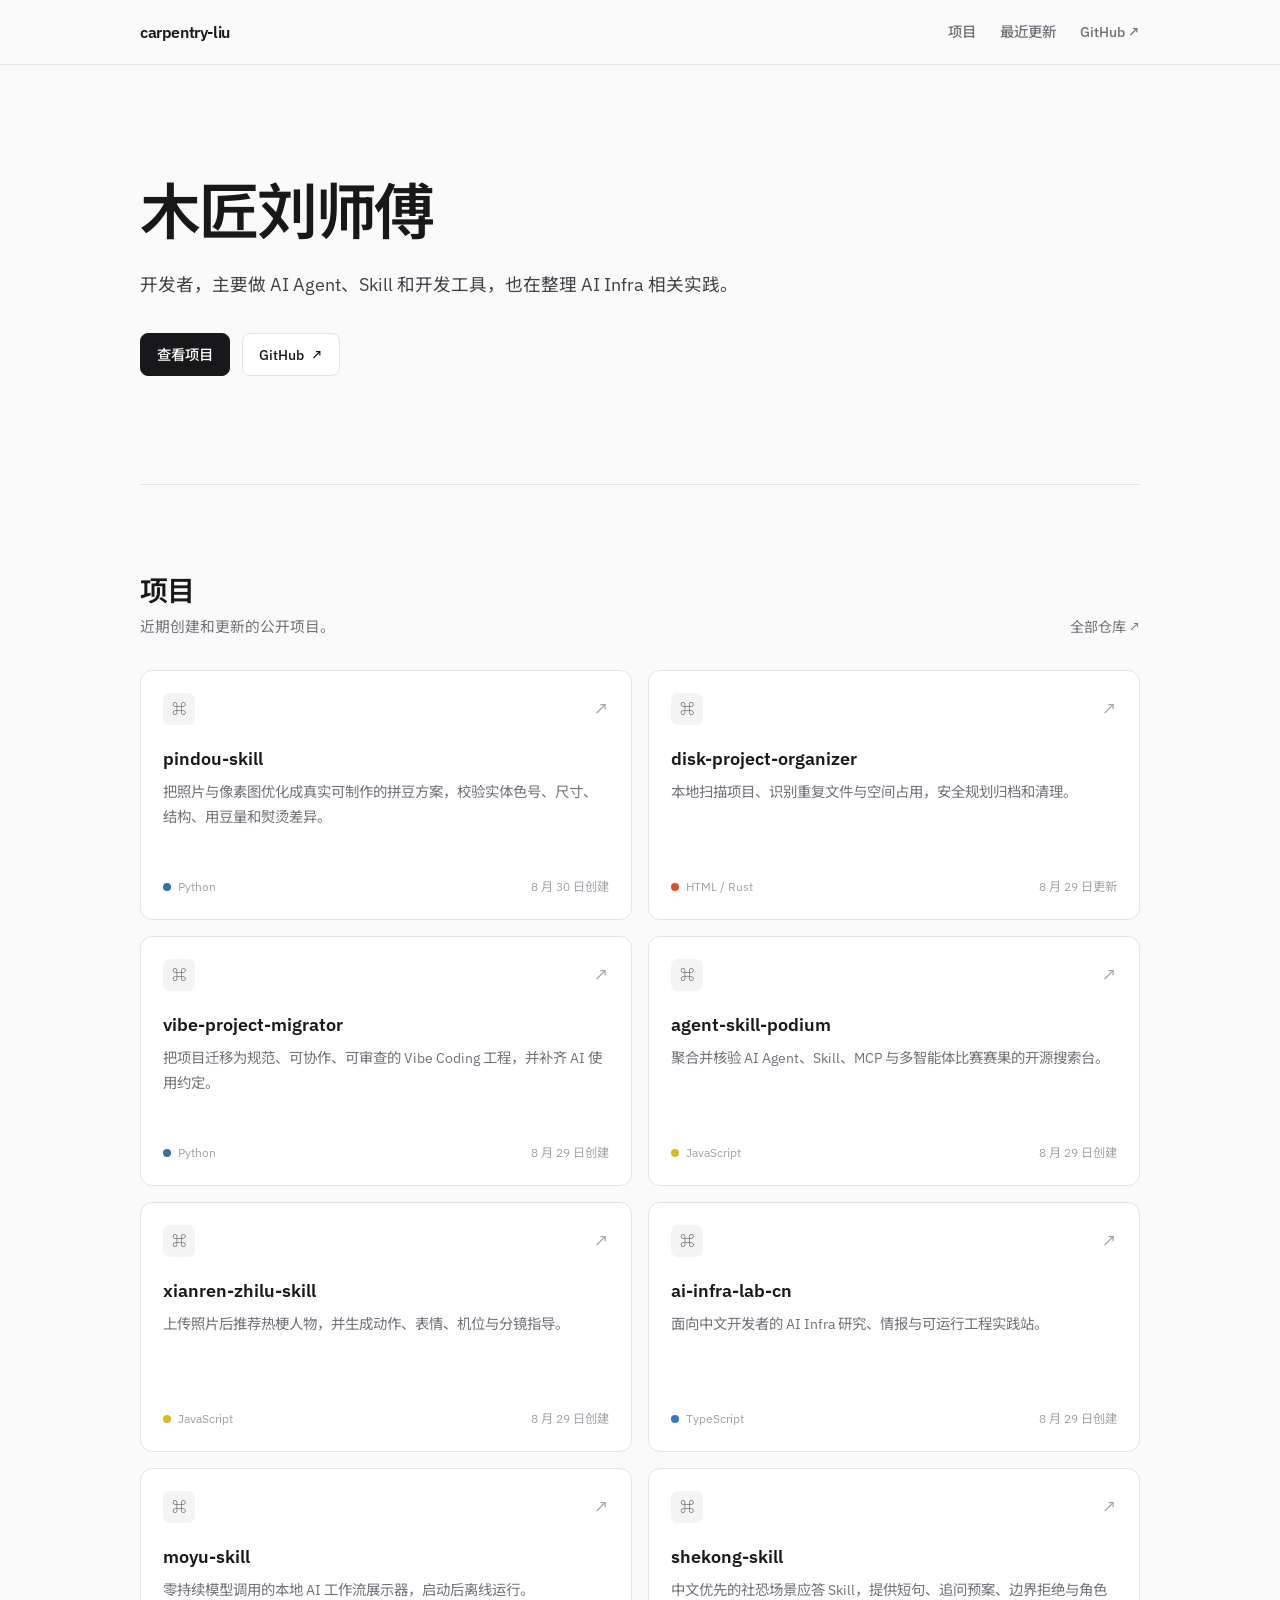
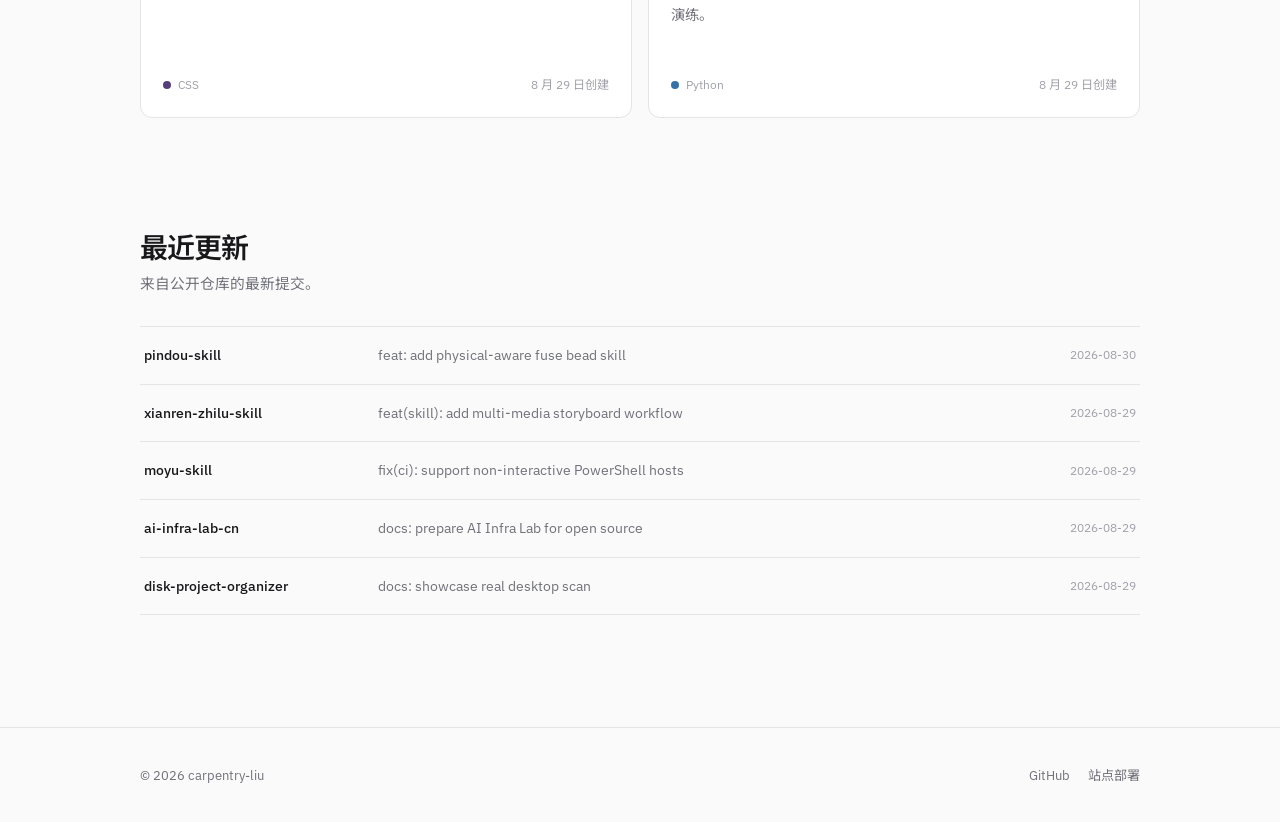
==== index.html @ 4ce7a54a "chore(deploy): publish static personal site" ====
<!doctype html>
<html lang="zh-CN">
<head>
  <meta charset="utf-8">
  <meta name="viewport" content="width=device-width, initial-scale=1">
  <meta name="theme-color" content="#fafafa">
  <meta name="description" content="carpentry-liu（木匠刘师傅）的个人主页，展示 Agent Skill、开发工具和 AI Infra 项目。">
  <meta name="author" content="carpentry-liu">
  <meta property="og:type" content="website">
  <meta property="og:title" content="carpentry-liu — 木匠刘师傅">
  <meta property="og:description" content="开发者个人主页与开源项目。">
  <meta property="og:url" content="https://carpentry-liu.github.io/">
  <meta property="og:image" content="https://opengraph.githubassets.com/1/carpentry-liu/carpentry-liu.github.io">
  <link rel="canonical" href="https://carpentry-liu.github.io/">
  <link rel="preconnect" href="https://fonts.googleapis.com">
  <link rel="preconnect" href="https://fonts.gstatic.com" crossorigin>
  <link href="https://fonts.googleapis.com/css2?family=IBM+Plex+Sans:wght@400;500;600&family=Noto+Sans+SC:wght@400;500;600&display=swap" rel="stylesheet">
  <link rel="stylesheet" href="styles.css">
  <title>carpentry-liu — 木匠刘师傅</title>
</head>
<body>
  <a class="skip-link" href="#main">跳到正文</a>

  <header class="site-header">
    <div class="container header-inner">
      <a class="brand" href="index.html" aria-label="carpentry-liu 首页">
        <span>carpentry-liu</span>
      </a>
      <nav aria-label="主导航">
        <a href="#projects">项目</a>
        <a href="#updates">最近更新</a>
        <a href="https://github.com/carpentry-liu" target="_blank" rel="noreferrer">GitHub <span aria-hidden="true">↗</span></a>
      </nav>
    </div>
  </header>

  <main id="main">
    <section class="hero container">
      <h1>木匠刘师傅</h1>
      <p class="intro">开发者，主要做 AI Agent、Skill 和开发工具，也在整理 AI Infra 相关实践。</p>
      <div class="hero-links">
        <a class="button primary" href="#projects">查看项目</a>
        <a class="button secondary" href="https://github.com/carpentry-liu" target="_blank" rel="noreferrer">GitHub <span aria-hidden="true">↗</span></a>
      </div>
    </section>

    <section class="section container" id="projects" aria-labelledby="projects-title">
      <div class="section-header">
        <div>
          <h2 id="projects-title">项目</h2>
          <p>近期创建和更新的公开项目。</p>
        </div>
        <a href="https://github.com/carpentry-liu?tab=repositories" target="_blank" rel="noreferrer">全部仓库 <span aria-hidden="true">↗</span></a>
      </div>

      <div class="project-grid">
        <article class="project-card">
          <div class="project-top">
            <span class="repo-icon" aria-hidden="true">⌘</span>
            <a class="arrow-link" href="https://github.com/carpentry-liu/pindou-skill" target="_blank" rel="noreferrer" aria-label="打开 pindou-skill 仓库">↗</a>
          </div>
          <h3><a href="https://github.com/carpentry-liu/pindou-skill" target="_blank" rel="noreferrer">pindou-skill</a></h3>
          <p>把照片与像素图优化成真实可制作的拼豆方案，校验实体色号、尺寸、结构、用豆量和熨烫差异。</p>
          <div class="project-meta"><span><i class="dot dot-python"></i>Python</span><time datetime="2026-08-30">8 月 30 日创建</time></div>
        </article>

        <article class="project-card">
          <div class="project-top">
            <span class="repo-icon" aria-hidden="true">⌘</span>
            <a class="arrow-link" href="https://github.com/carpentry-liu/disk-project-organizer" target="_blank" rel="noreferrer" aria-label="打开 disk-project-organizer 仓库">↗</a>
          </div>
          <h3><a href="https://github.com/carpentry-liu/disk-project-organizer" target="_blank" rel="noreferrer">disk-project-organizer</a></h3>
          <p>本地扫描项目、识别重复文件与空间占用，安全规划归档和清理。</p>
          <div class="project-meta"><span><i class="dot dot-html"></i>HTML / Rust</span><time datetime="2026-08-29">8 月 29 日更新</time></div>
        </article>

        <article class="project-card">
          <div class="project-top">
            <span class="repo-icon" aria-hidden="true">⌘</span>
            <a class="arrow-link" href="https://github.com/carpentry-liu/vibe-project-migrator" target="_blank" rel="noreferrer" aria-label="打开 vibe-project-migrator 仓库">↗</a>
          </div>
          <h3><a href="https://github.com/carpentry-liu/vibe-project-migrator" target="_blank" rel="noreferrer">vibe-project-migrator</a></h3>
          <p>把项目迁移为规范、可协作、可审查的 Vibe Coding 工程，并补齐 AI 使用约定。</p>
          <div class="project-meta"><span><i class="dot dot-python"></i>Python</span><time datetime="2026-08-29">8 月 29 日创建</time></div>
        </article>

        <article class="project-card">
          <div class="project-top">
            <span class="repo-icon" aria-hidden="true">⌘</span>
            <a class="arrow-link" href="https://github.com/carpentry-liu/agent-skill-podium" target="_blank" rel="noreferrer" aria-label="打开 agent-skill-podium 仓库">↗</a>
          </div>
          <h3><a href="https://github.com/carpentry-liu/agent-skill-podium" target="_blank" rel="noreferrer">agent-skill-podium</a></h3>
          <p>聚合并核验 AI Agent、Skill、MCP 与多智能体比赛赛果的开源搜索台。</p>
          <div class="project-meta"><span><i class="dot dot-js"></i>JavaScript</span><time datetime="2026-08-29">8 月 29 日创建</time></div>
        </article>

        <article class="project-card">
          <div class="project-top">
            <span class="repo-icon" aria-hidden="true">⌘</span>
            <a class="arrow-link" href="https://github.com/carpentry-liu/xianren-zhilu-skill" target="_blank" rel="noreferrer" aria-label="打开 xianren-zhilu-skill 仓库">↗</a>
          </div>
          <h3><a href="https://github.com/carpentry-liu/xianren-zhilu-skill" target="_blank" rel="noreferrer">xianren-zhilu-skill</a></h3>
          <p>上传照片后推荐热梗人物，并生成动作、表情、机位与分镜指导。</p>
          <div class="project-meta"><span><i class="dot dot-js"></i>JavaScript</span><time datetime="2026-08-29">8 月 29 日创建</time></div>
        </article>

        <article class="project-card">
          <div class="project-top">
            <span class="repo-icon" aria-hidden="true">⌘</span>
            <a class="arrow-link" href="https://github.com/carpentry-liu/ai-infra-lab-cn" target="_blank" rel="noreferrer" aria-label="打开 ai-infra-lab-cn 仓库">↗</a>
          </div>
          <h3><a href="https://github.com/carpentry-liu/ai-infra-lab-cn" target="_blank" rel="noreferrer">ai-infra-lab-cn</a></h3>
          <p>面向中文开发者的 AI Infra 研究、情报与可运行工程实践站。</p>
          <div class="project-meta"><span><i class="dot dot-ts"></i>TypeScript</span><time datetime="2026-08-29">8 月 29 日创建</time></div>
        </article>

        <article class="project-card">
          <div class="project-top">
            <span class="repo-icon" aria-hidden="true">⌘</span>
            <a class="arrow-link" href="https://github.com/carpentry-liu/moyu-skill" target="_blank" rel="noreferrer" aria-label="打开 moyu-skill 仓库">↗</a>
          </div>
          <h3><a href="https://github.com/carpentry-liu/moyu-skill" target="_blank" rel="noreferrer">moyu-skill</a></h3>
          <p>零持续模型调用的本地 AI 工作流展示器，启动后离线运行。</p>
          <div class="project-meta"><span><i class="dot dot-css"></i>CSS</span><time datetime="2026-08-29">8 月 29 日创建</time></div>
        </article>

        <article class="project-card">
          <div class="project-top">
            <span class="repo-icon" aria-hidden="true">⌘</span>
            <a class="arrow-link" href="https://github.com/carpentry-liu/shekong-skill" target="_blank" rel="noreferrer" aria-label="打开 shekong-skill 仓库">↗</a>
          </div>
          <h3><a href="https://github.com/carpentry-liu/shekong-skill" target="_blank" rel="noreferrer">shekong-skill</a></h3>
          <p>中文优先的社恐场景应答 Skill，提供短句、追问预案、边界拒绝与角色演练。</p>
          <div class="project-meta"><span><i class="dot dot-python"></i>Python</span><time datetime="2026-08-29">8 月 29 日创建</time></div>
        </article>
      </div>
    </section>

    <section class="section updates-section container" id="updates" aria-labelledby="updates-title">
      <div class="section-header">
        <div>
          <h2 id="updates-title">最近更新</h2>
          <p>来自公开仓库的最新提交。</p>
        </div>
      </div>
      <div class="updates-list">
        <a href="https://github.com/carpentry-liu/pindou-skill/commit/b02d7d6aac75bb2fd093027e08413823c4c8ca2f" target="_blank" rel="noreferrer">
          <span class="update-repo">pindou-skill</span>
          <span class="update-message">feat: add physical-aware fuse bead skill</span>
          <time datetime="2026-08-30">2026-08-30</time>
        </a>
        <a href="https://github.com/carpentry-liu/xianren-zhilu-skill/commit/444d4b44d854d1f4296be0c0cfe48b141c78408a" target="_blank" rel="noreferrer">
          <span class="update-repo">xianren-zhilu-skill</span>
          <span class="update-message">feat(skill): add multi-media storyboard workflow</span>
          <time datetime="2026-08-29">2026-08-29</time>
        </a>
        <a href="https://github.com/carpentry-liu/moyu-skill/commit/d7584ee51aebbd75d07f8cb045b55c40c2ace93e" target="_blank" rel="noreferrer">
          <span class="update-repo">moyu-skill</span>
          <span class="update-message">fix(ci): support non-interactive PowerShell hosts</span>
          <time datetime="2026-08-29">2026-08-29</time>
        </a>
        <a href="https://github.com/carpentry-liu/ai-infra-lab-cn/commit/e9b99b6074fffe428987fb95078ba72617395481" target="_blank" rel="noreferrer">
          <span class="update-repo">ai-infra-lab-cn</span>
          <span class="update-message">docs: prepare AI Infra Lab for open source</span>
          <time datetime="2026-08-29">2026-08-29</time>
        </a>
        <a href="https://github.com/carpentry-liu/disk-project-organizer/commit/738d4224b4a8a3213e2cb4d01e93571aba2b69ea" target="_blank" rel="noreferrer">
          <span class="update-repo">disk-project-organizer</span>
          <span class="update-message">docs: showcase real desktop scan</span>
          <time datetime="2026-08-29">2026-08-29</time>
        </a>
      </div>
    </section>
  </main>

  <footer class="site-footer">
    <div class="container footer-inner">
      <p>© 2026 carpentry-liu</p>
      <div><a href="https://github.com/carpentry-liu" target="_blank" rel="noreferrer">GitHub</a><a href="https://github.com/carpentry-liu/carpentry-liu.github.io" target="_blank" rel="noreferrer">站点部署</a></div>
    </div>
  </footer>
</body>
</html>
---- styles.css ----
:root {
  --background: #fafafa;
  --surface: #ffffff;
  --text: #18181b;
  --muted: #71717a;
  --border: #e4e4e7;
  --soft: #f4f4f5;
  --accent: #2563eb;
  --accent-hover: #1d4ed8;
  --font: "IBM Plex Sans", "Noto Sans SC", sans-serif;
  --container: min(100% - 40px, 1000px);
}

* { box-sizing: border-box; }
html { scroll-behavior: smooth; }
body {
  margin: 0;
  background: var(--background);
  color: var(--text);
  font-family: var(--font);
  font-size: 16px;
  line-height: 1.65;
  -webkit-font-smoothing: antialiased;
}
a { color: inherit; }
img { display: block; max-width: 100%; }
::selection { background: #dbeafe; }

.container { width: var(--container); margin-inline: auto; }
.skip-link {
  position: fixed;
  top: 8px;
  left: 8px;
  z-index: 100;
  padding: 8px 12px;
  background: var(--text);
  color: #fff;
  transform: translateY(-140%);
}
.skip-link:focus { transform: translateY(0); }
:focus-visible { outline: 3px solid #93c5fd; outline-offset: 3px; }

.site-header {
  position: sticky;
  top: 0;
  z-index: 20;
  background: rgba(250, 250, 250, .94);
  border-bottom: 1px solid var(--border);
  backdrop-filter: blur(10px);
}
.header-inner {
  min-height: 64px;
  display: flex;
  align-items: center;
  justify-content: space-between;
  gap: 24px;
}
.brand {
  display: inline-flex;
  align-items: center;
  text-decoration: none;
  font-weight: 600;
  letter-spacing: -.025em;
}
.site-header nav { display: flex; align-items: center; gap: 24px; }
.site-header nav a {
  color: var(--muted);
  text-decoration: none;
  font-size: .9rem;
  font-weight: 500;
}
.site-header nav a:hover { color: var(--text); }

.hero { padding: 112px 0 108px; border-bottom: 1px solid var(--border); }
.hero h1 {
  margin: 0;
  font-size: clamp(2.5rem, 6vw, 3.8rem);
  line-height: 1.15;
  letter-spacing: -.04em;
  font-weight: 600;
}
.intro { max-width: 680px; margin: 22px 0 0; color: #3f3f46; font-size: 1.1rem; line-height: 1.8; }
.hero-links { display: flex; flex-wrap: wrap; gap: 12px; margin-top: 32px; }
.button {
  display: inline-flex;
  align-items: center;
  gap: 7px;
  min-height: 42px;
  padding: 9px 16px;
  border-radius: 8px;
  text-decoration: none;
  font-size: .9rem;
  font-weight: 500;
  transition: background .15s, border-color .15s, color .15s;
}
.button.primary { background: var(--text); color: #fff; border: 1px solid var(--text); }
.button.primary:hover { background: #3f3f46; }
.button.secondary { background: var(--surface); border: 1px solid var(--border); }
.button.secondary:hover { border-color: #a1a1aa; }

.section { padding: 88px 0; }
.section-header {
  display: flex;
  align-items: end;
  justify-content: space-between;
  gap: 24px;
  margin-bottom: 30px;
}
.section-header h2 { margin: 0; font-size: 1.75rem; line-height: 1.25; letter-spacing: -.03em; font-weight: 600; }
.section-header p { margin: 7px 0 0; color: var(--muted); font-size: .92rem; }
.section-header > a { color: var(--muted); font-size: .88rem; text-decoration: none; white-space: nowrap; }
.section-header > a:hover { color: var(--accent); }

.project-grid { display: grid; grid-template-columns: repeat(2, minmax(0, 1fr)); gap: 16px; }
.project-card {
  min-height: 250px;
  display: flex;
  flex-direction: column;
  padding: 22px;
  background: var(--surface);
  border: 1px solid var(--border);
  border-radius: 12px;
  transition: border-color .16s, box-shadow .16s, transform .16s;
}
.project-card:hover {
  border-color: #d4d4d8;
  box-shadow: 0 8px 24px rgba(24, 24, 27, .06);
  transform: translateY(-2px);
}
.project-top { display: flex; align-items: center; justify-content: space-between; }
.repo-icon {
  width: 32px;
  height: 32px;
  display: grid;
  place-items: center;
  background: var(--soft);
  border-radius: 7px;
  color: #52525b;
  font-size: .9rem;
}
.arrow-link { color: #a1a1aa; text-decoration: none; font-size: 1.15rem; }
.project-card:hover .arrow-link { color: var(--accent); }
.project-card h3 { margin: 22px 0 10px; font-size: 1.1rem; line-height: 1.35; font-weight: 600; overflow-wrap: anywhere; }
.project-card h3 a { text-decoration: none; }
.project-card h3 a:hover { color: var(--accent); }
.project-card > p { margin: 0 0 24px; color: var(--muted); font-size: .9rem; line-height: 1.7; }
.project-meta {
  margin-top: auto;
  display: flex;
  align-items: center;
  justify-content: space-between;
  gap: 16px;
  color: #a1a1aa;
  font-size: .76rem;
}
.project-meta span { display: inline-flex; align-items: center; }
.dot { width: 8px; height: 8px; margin-right: 7px; border-radius: 50%; }
.dot-html { background: #e34c26; }
.dot-python { background: #3572a5; }
.dot-js { background: #d4bd21; }
.dot-ts { background: #3178c6; }
.dot-css { background: #563d7c; }

.updates-section { padding-top: 24px; }
.updates-list { border-top: 1px solid var(--border); }
.updates-list a {
  display: grid;
  grid-template-columns: 210px minmax(0, 1fr) auto;
  gap: 24px;
  align-items: center;
  padding: 17px 4px;
  border-bottom: 1px solid var(--border);
  text-decoration: none;
  font-size: .86rem;
}
.updates-list a:hover { background: rgba(244, 244, 245, .7); }
.update-repo { font-weight: 500; overflow-wrap: anywhere; }
.update-message { color: var(--muted); overflow: hidden; text-overflow: ellipsis; white-space: nowrap; }
.updates-list time { color: #a1a1aa; font-size: .76rem; font-variant-numeric: tabular-nums; }

.site-footer { margin-top: 24px; border-top: 1px solid var(--border); }
.footer-inner {
  min-height: 94px;
  display: flex;
  align-items: center;
  justify-content: space-between;
  gap: 24px;
  color: var(--muted);
  font-size: .82rem;
}
.footer-inner p { margin: 0; }
.footer-inner div { display: flex; gap: 18px; }
.footer-inner a { text-decoration: none; }
.footer-inner a:hover { color: var(--text); }

.not-found { min-height: calc(100vh - 159px); display: grid; place-items: center; text-align: center; }
.not-found h1 { margin: 0; font-size: 4rem; line-height: 1; letter-spacing: -.05em; }
.not-found p { color: var(--muted); }

@media (max-width: 720px) {
  :root { --container: min(100% - 32px, 1000px); }
  .header-inner { min-height: 58px; }
  .site-header nav { gap: 14px; }
  .site-header nav a { font-size: .8rem; }
  .site-header nav a:nth-child(2) { display: none; }
  .hero { padding: 76px 0 72px; }
  .hero h1 { font-size: clamp(2.5rem, 12vw, 3.6rem); }
  .intro { font-size: 1rem; }
  .section { padding: 68px 0; }
  .project-grid { grid-template-columns: 1fr; }
  .project-card { min-height: 225px; }
  .updates-section { padding-top: 8px; }
  .updates-list a { grid-template-columns: 1fr auto; gap: 5px 16px; }
  .update-message { grid-column: 1 / -1; grid-row: 2; white-space: normal; font-size: .8rem; }
  .updates-list time { grid-column: 2; grid-row: 1; }
  .footer-inner { align-items: flex-start; flex-direction: column; justify-content: center; gap: 9px; }
}

@media (prefers-reduced-motion: reduce) {
  * { scroll-behavior: auto !important; transition: none !important; }
}
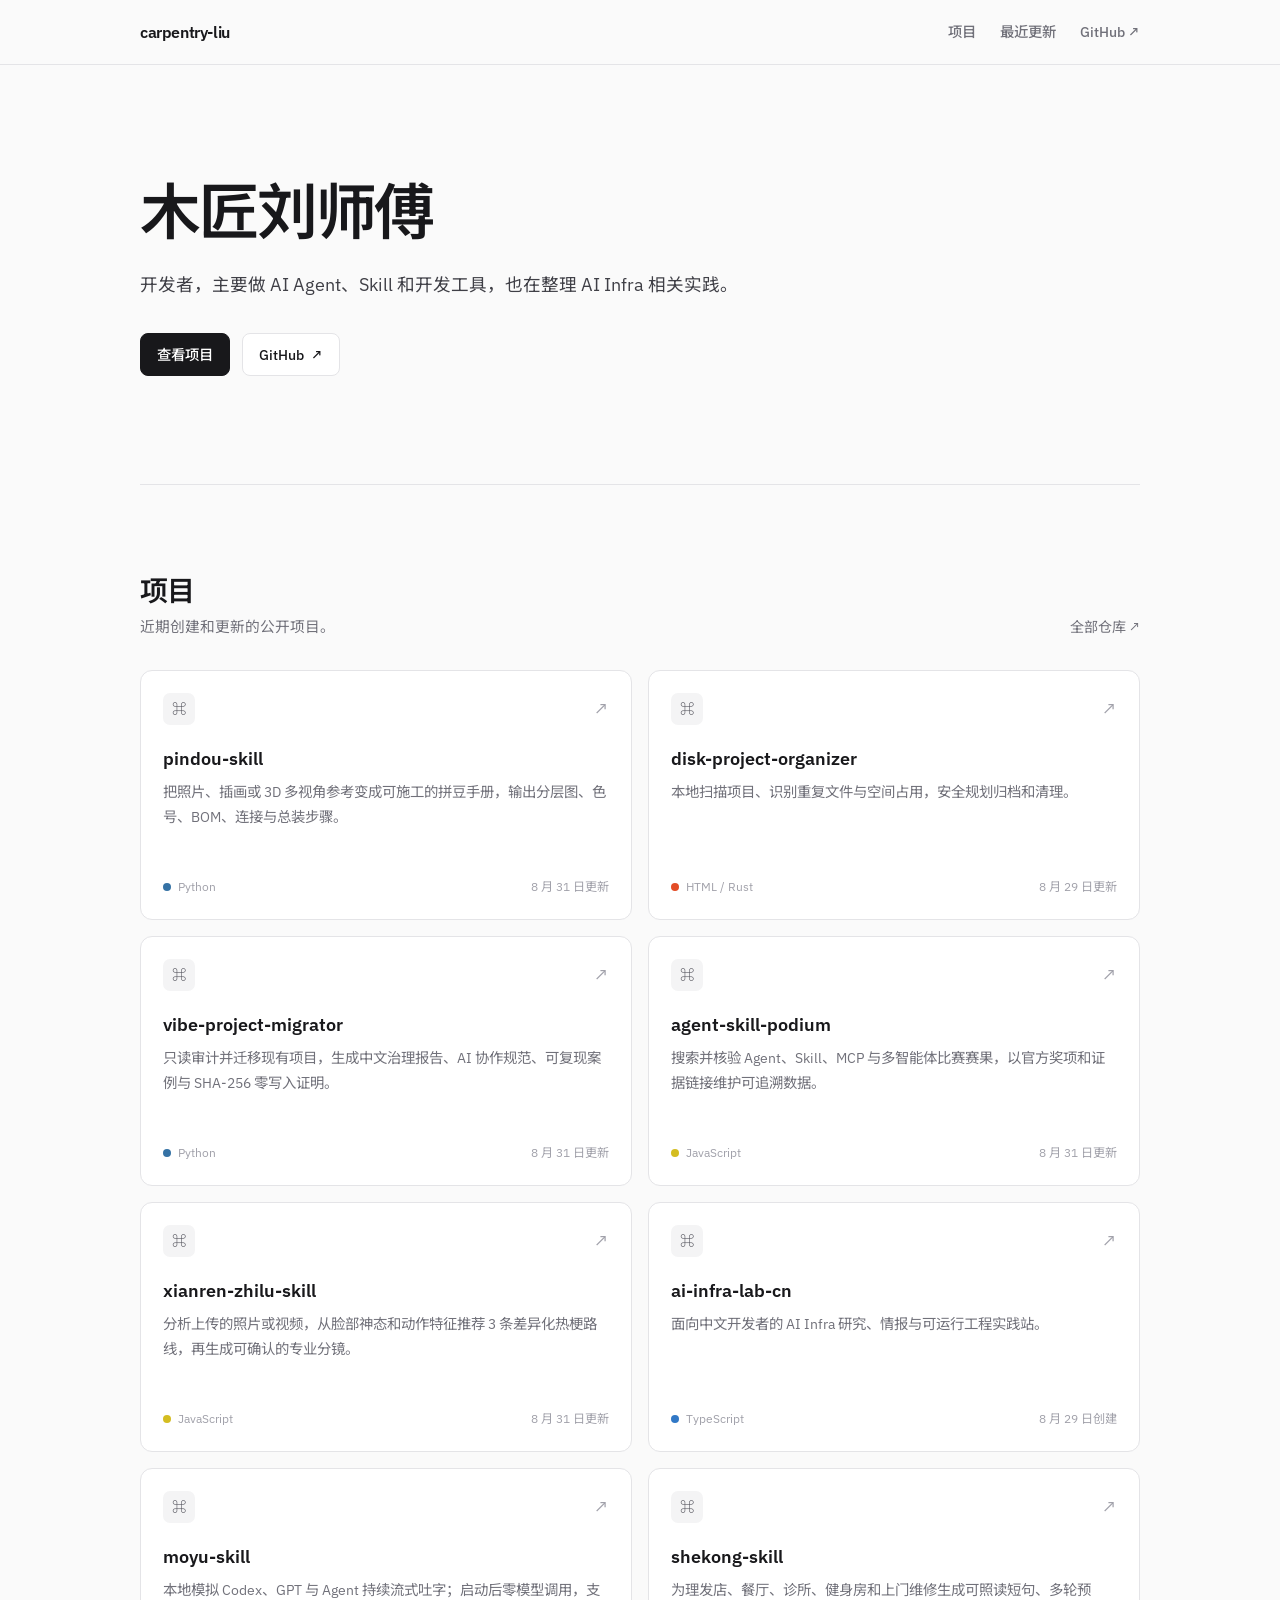
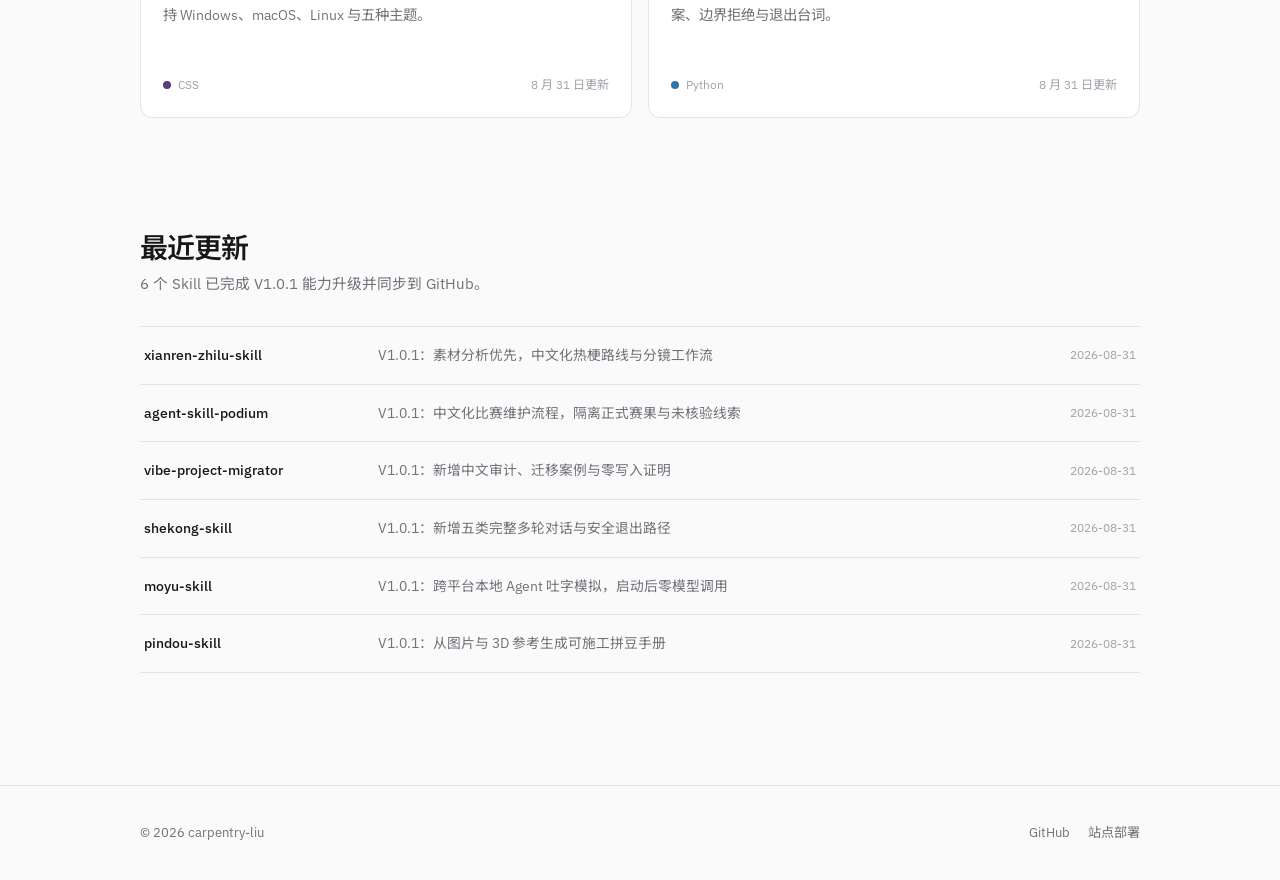
==== commit 5ae21218: "feat(site): sync skill v1.0.1 updates" ====
--- a/index.html
+++ b/index.html
@@ -60,8 +60,8 @@
             <a class="arrow-link" href="https://github.com/carpentry-liu/pindou-skill" target="_blank" rel="noreferrer" aria-label="打开 pindou-skill 仓库">↗</a>
           </div>
           <h3><a href="https://github.com/carpentry-liu/pindou-skill" target="_blank" rel="noreferrer">pindou-skill</a></h3>
-          <p>把照片与像素图优化成真实可制作的拼豆方案，校验实体色号、尺寸、结构、用豆量和熨烫差异。</p>
-          <div class="project-meta"><span><i class="dot dot-python"></i>Python</span><time datetime="2026-08-30">8 月 30 日创建</time></div>
+          <p>把照片、插画或 3D 多视角参考变成可施工的拼豆手册，输出分层图、色号、BOM、连接与总装步骤。</p>
+          <div class="project-meta"><span><i class="dot dot-python"></i>Python</span><time datetime="2026-08-31">8 月 31 日更新</time></div>
         </article>
 
         <article class="project-card">
@@ -80,8 +80,8 @@
             <a class="arrow-link" href="https://github.com/carpentry-liu/vibe-project-migrator" target="_blank" rel="noreferrer" aria-label="打开 vibe-project-migrator 仓库">↗</a>
           </div>
           <h3><a href="https://github.com/carpentry-liu/vibe-project-migrator" target="_blank" rel="noreferrer">vibe-project-migrator</a></h3>
-          <p>把项目迁移为规范、可协作、可审查的 Vibe Coding 工程，并补齐 AI 使用约定。</p>
-          <div class="project-meta"><span><i class="dot dot-python"></i>Python</span><time datetime="2026-08-29">8 月 29 日创建</time></div>
+          <p>只读审计并迁移现有项目，生成中文治理报告、AI 协作规范、可复现案例与 SHA-256 零写入证明。</p>
+          <div class="project-meta"><span><i class="dot dot-python"></i>Python</span><time datetime="2026-08-31">8 月 31 日更新</time></div>
         </article>
 
         <article class="project-card">
@@ -90,8 +90,8 @@
             <a class="arrow-link" href="https://github.com/carpentry-liu/agent-skill-podium" target="_blank" rel="noreferrer" aria-label="打开 agent-skill-podium 仓库">↗</a>
           </div>
           <h3><a href="https://github.com/carpentry-liu/agent-skill-podium" target="_blank" rel="noreferrer">agent-skill-podium</a></h3>
-          <p>聚合并核验 AI Agent、Skill、MCP 与多智能体比赛赛果的开源搜索台。</p>
-          <div class="project-meta"><span><i class="dot dot-js"></i>JavaScript</span><time datetime="2026-08-29">8 月 29 日创建</time></div>
+          <p>搜索并核验 Agent、Skill、MCP 与多智能体比赛赛果，以官方奖项和证据链接维护可追溯数据。</p>
+          <div class="project-meta"><span><i class="dot dot-js"></i>JavaScript</span><time datetime="2026-08-31">8 月 31 日更新</time></div>
         </article>
 
         <article class="project-card">
@@ -100,8 +100,8 @@
             <a class="arrow-link" href="https://github.com/carpentry-liu/xianren-zhilu-skill" target="_blank" rel="noreferrer" aria-label="打开 xianren-zhilu-skill 仓库">↗</a>
           </div>
           <h3><a href="https://github.com/carpentry-liu/xianren-zhilu-skill" target="_blank" rel="noreferrer">xianren-zhilu-skill</a></h3>
-          <p>上传照片后推荐热梗人物，并生成动作、表情、机位与分镜指导。</p>
-          <div class="project-meta"><span><i class="dot dot-js"></i>JavaScript</span><time datetime="2026-08-29">8 月 29 日创建</time></div>
+          <p>分析上传的照片或视频，从脸部神态和动作特征推荐 3 条差异化热梗路线，再生成可确认的专业分镜。</p>
+          <div class="project-meta"><span><i class="dot dot-js"></i>JavaScript</span><time datetime="2026-08-31">8 月 31 日更新</time></div>
         </article>
 
         <article class="project-card">
@@ -120,8 +120,8 @@
             <a class="arrow-link" href="https://github.com/carpentry-liu/moyu-skill" target="_blank" rel="noreferrer" aria-label="打开 moyu-skill 仓库">↗</a>
           </div>
           <h3><a href="https://github.com/carpentry-liu/moyu-skill" target="_blank" rel="noreferrer">moyu-skill</a></h3>
-          <p>零持续模型调用的本地 AI 工作流展示器，启动后离线运行。</p>
-          <div class="project-meta"><span><i class="dot dot-css"></i>CSS</span><time datetime="2026-08-29">8 月 29 日创建</time></div>
+          <p>本地模拟 Codex、GPT 与 Agent 持续流式吐字；启动后零模型调用，支持 Windows、macOS、Linux 与五种主题。</p>
+          <div class="project-meta"><span><i class="dot dot-css"></i>CSS</span><time datetime="2026-08-31">8 月 31 日更新</time></div>
         </article>
 
         <article class="project-card">
@@ -130,8 +130,8 @@
             <a class="arrow-link" href="https://github.com/carpentry-liu/shekong-skill" target="_blank" rel="noreferrer" aria-label="打开 shekong-skill 仓库">↗</a>
           </div>
           <h3><a href="https://github.com/carpentry-liu/shekong-skill" target="_blank" rel="noreferrer">shekong-skill</a></h3>
-          <p>中文优先的社恐场景应答 Skill，提供短句、追问预案、边界拒绝与角色演练。</p>
-          <div class="project-meta"><span><i class="dot dot-python"></i>Python</span><time datetime="2026-08-29">8 月 29 日创建</time></div>
+          <p>为理发店、餐厅、诊所、健身房和上门维修生成可照读短句、多轮预案、边界拒绝与退出台词。</p>
+          <div class="project-meta"><span><i class="dot dot-python"></i>Python</span><time datetime="2026-08-31">8 月 31 日更新</time></div>
         </article>
       </div>
     </section>
@@ -140,34 +140,39 @@
       <div class="section-header">
         <div>
           <h2 id="updates-title">最近更新</h2>
-          <p>来自公开仓库的最新提交。</p>
+          <p>6 个 Skill 已完成 V1.0.1 能力升级并同步到 GitHub。</p>
         </div>
       </div>
       <div class="updates-list">
-        <a href="https://github.com/carpentry-liu/pindou-skill/commit/b02d7d6aac75bb2fd093027e08413823c4c8ca2f" target="_blank" rel="noreferrer">
+        <a href="https://github.com/carpentry-liu/xianren-zhilu-skill/commit/04ef3725118f70d232b30592ee0b91b3fb6f1c78" target="_blank" rel="noreferrer">
+          <span class="update-repo">xianren-zhilu-skill</span>
+          <span class="update-message">V1.0.1：素材分析优先，中文化热梗路线与分镜工作流</span>
+          <time datetime="2026-08-31">2026-08-31</time>
+        </a>
+        <a href="https://github.com/carpentry-liu/agent-skill-podium/commit/0392ddddbfa570fb1b9425e9f5b513633fd7537a" target="_blank" rel="noreferrer">
+          <span class="update-repo">agent-skill-podium</span>
+          <span class="update-message">V1.0.1：中文化比赛维护流程，隔离正式赛果与未核验线索</span>
+          <time datetime="2026-08-31">2026-08-31</time>
+        </a>
+        <a href="https://github.com/carpentry-liu/vibe-project-migrator/commit/39a5d19ba5b21a41309025bc1afadf3a8100f967" target="_blank" rel="noreferrer">
+          <span class="update-repo">vibe-project-migrator</span>
+          <span class="update-message">V1.0.1：新增中文审计、迁移案例与零写入证明</span>
+          <time datetime="2026-08-31">2026-08-31</time>
+        </a>
+        <a href="https://github.com/carpentry-liu/shekong-skill/commit/9ff463404dfe854f1e9a8c19358d34bc63fb5ff6" target="_blank" rel="noreferrer">
+          <span class="update-repo">shekong-skill</span>
+          <span class="update-message">V1.0.1：新增五类完整多轮对话与安全退出路径</span>
+          <time datetime="2026-08-31">2026-08-31</time>
+        </a>
+        <a href="https://github.com/carpentry-liu/moyu-skill/commit/d9a483ac1f504d9cb93c021b1c459a7d71feffad" target="_blank" rel="noreferrer">
+          <span class="update-repo">moyu-skill</span>
+          <span class="update-message">V1.0.1：跨平台本地 Agent 吐字模拟，启动后零模型调用</span>
+          <time datetime="2026-08-31">2026-08-31</time>
+        </a>
+        <a href="https://github.com/carpentry-liu/pindou-skill/commit/7feef23ad824e81e7840ffa2b005962256384045" target="_blank" rel="noreferrer">
           <span class="update-repo">pindou-skill</span>
-          <span class="update-message">feat: add physical-aware fuse bead skill</span>
-          <time datetime="2026-08-30">2026-08-30</time>
-        </a>
-        <a href="https://github.com/carpentry-liu/xianren-zhilu-skill/commit/444d4b44d854d1f4296be0c0cfe48b141c78408a" target="_blank" rel="noreferrer">
-          <span class="update-repo">xianren-zhilu-skill</span>
-          <span class="update-message">feat(skill): add multi-media storyboard workflow</span>
-          <time datetime="2026-08-29">2026-08-29</time>
-        </a>
-        <a href="https://github.com/carpentry-liu/moyu-skill/commit/d7584ee51aebbd75d07f8cb045b55c40c2ace93e" target="_blank" rel="noreferrer">
-          <span class="update-repo">moyu-skill</span>
-          <span class="update-message">fix(ci): support non-interactive PowerShell hosts</span>
-          <time datetime="2026-08-29">2026-08-29</time>
-        </a>
-        <a href="https://github.com/carpentry-liu/ai-infra-lab-cn/commit/e9b99b6074fffe428987fb95078ba72617395481" target="_blank" rel="noreferrer">
-          <span class="update-repo">ai-infra-lab-cn</span>
-          <span class="update-message">docs: prepare AI Infra Lab for open source</span>
-          <time datetime="2026-08-29">2026-08-29</time>
-        </a>
-        <a href="https://github.com/carpentry-liu/disk-project-organizer/commit/738d4224b4a8a3213e2cb4d01e93571aba2b69ea" target="_blank" rel="noreferrer">
-          <span class="update-repo">disk-project-organizer</span>
-          <span class="update-message">docs: showcase real desktop scan</span>
-          <time datetime="2026-08-29">2026-08-29</time>
+          <span class="update-message">V1.0.1：从图片与 3D 参考生成可施工拼豆手册</span>
+          <time datetime="2026-08-31">2026-08-31</time>
         </a>
       </div>
     </section>
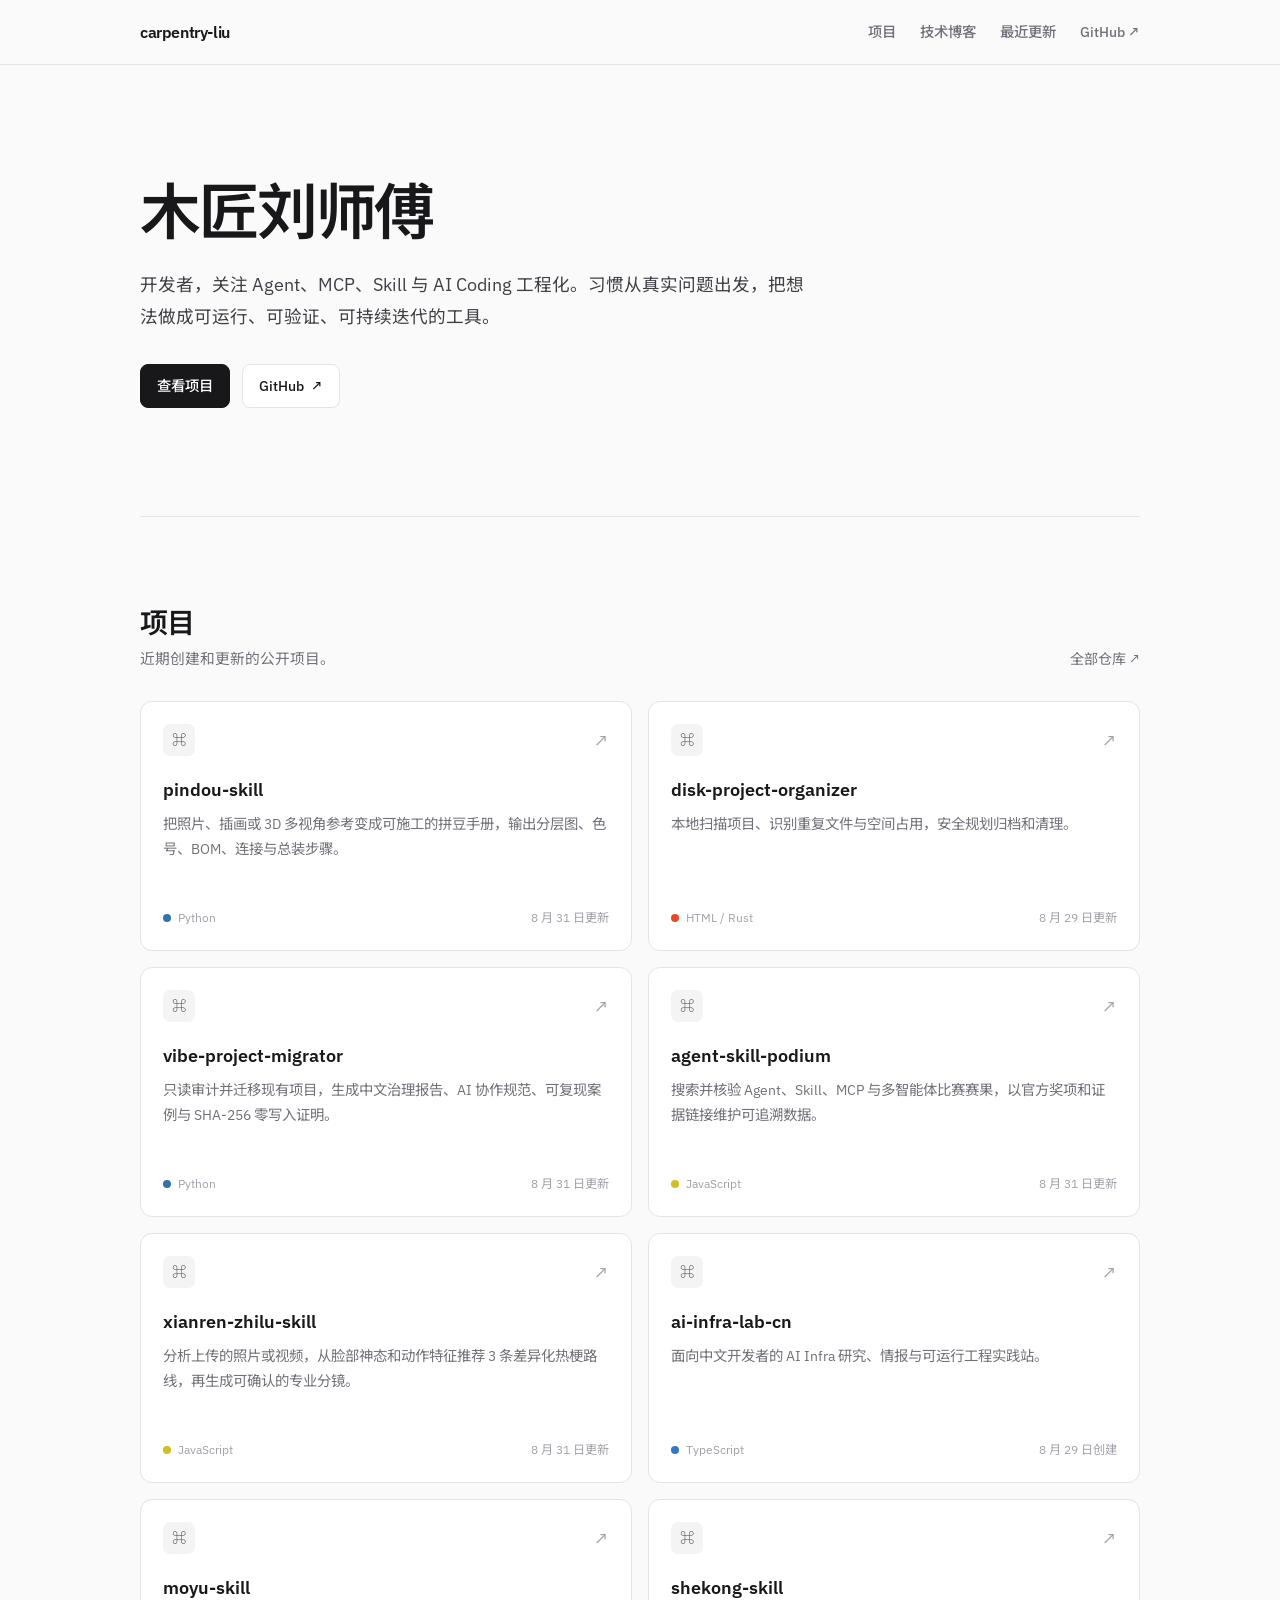
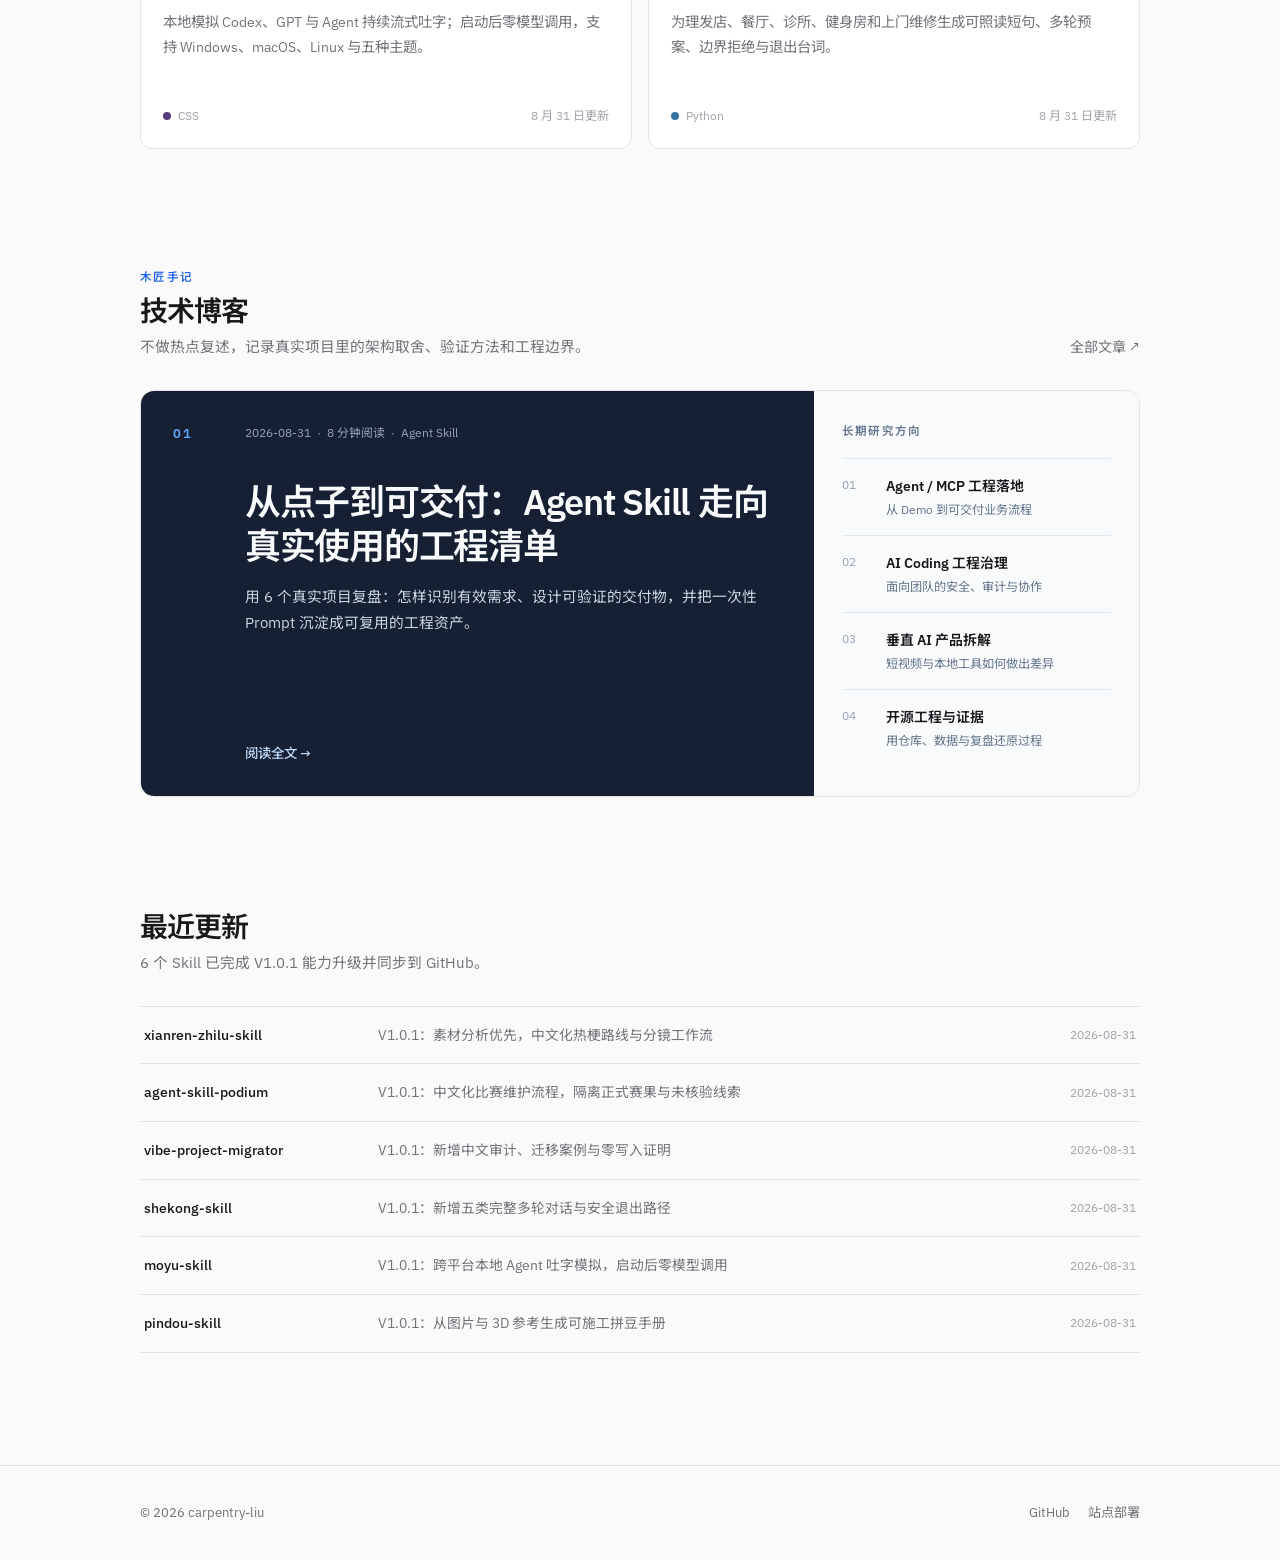
==== commit 3ea847b6: "feat(site): add engineering notes blog" ====
--- a/index.html
+++ b/index.html
@@ -4,18 +4,18 @@
   <meta charset="utf-8">
   <meta name="viewport" content="width=device-width, initial-scale=1">
   <meta name="theme-color" content="#fafafa">
-  <meta name="description" content="carpentry-liu（木匠刘师傅）的个人主页，展示 Agent Skill、开发工具和 AI Infra 项目。">
+  <meta name="description" content="carpentry-liu（木匠刘师傅）的个人主页，记录 Agent、MCP、Skill 与 AI Coding 的工程实践。">
   <meta name="author" content="carpentry-liu">
   <meta property="og:type" content="website">
   <meta property="og:title" content="carpentry-liu — 木匠刘师傅">
-  <meta property="og:description" content="开发者个人主页与开源项目。">
+  <meta property="og:description" content="Agent、MCP、Skill 与 AI Coding 的工程实践。">
   <meta property="og:url" content="https://carpentry-liu.github.io/">
   <meta property="og:image" content="https://opengraph.githubassets.com/1/carpentry-liu/carpentry-liu.github.io">
   <link rel="canonical" href="https://carpentry-liu.github.io/">
   <link rel="preconnect" href="https://fonts.googleapis.com">
   <link rel="preconnect" href="https://fonts.gstatic.com" crossorigin>
   <link href="https://fonts.googleapis.com/css2?family=IBM+Plex+Sans:wght@400;500;600&family=Noto+Sans+SC:wght@400;500;600&display=swap" rel="stylesheet">
-  <link rel="stylesheet" href="styles.css">
+  <link rel="stylesheet" href="styles.css?v=20260831-blog">
   <title>carpentry-liu — 木匠刘师傅</title>
 </head>
 <body>
@@ -28,7 +28,8 @@
       </a>
       <nav aria-label="主导航">
         <a href="#projects">项目</a>
-        <a href="#updates">最近更新</a>
+        <a href="#blog">技术博客</a>
+        <a class="nav-updates" href="#updates">最近更新</a>
         <a href="https://github.com/carpentry-liu" target="_blank" rel="noreferrer">GitHub <span aria-hidden="true">↗</span></a>
       </nav>
     </div>
@@ -37,7 +38,7 @@
   <main id="main">
     <section class="hero container">
       <h1>木匠刘师傅</h1>
-      <p class="intro">开发者，主要做 AI Agent、Skill 和开发工具，也在整理 AI Infra 相关实践。</p>
+      <p class="intro">开发者，关注 Agent、MCP、Skill 与 AI Coding 工程化。习惯从真实问题出发，把想法做成可运行、可验证、可持续迭代的工具。</p>
       <div class="hero-links">
         <a class="button primary" href="#projects">查看项目</a>
         <a class="button secondary" href="https://github.com/carpentry-liu" target="_blank" rel="noreferrer">GitHub <span aria-hidden="true">↗</span></a>
@@ -134,6 +135,40 @@
           <div class="project-meta"><span><i class="dot dot-python"></i>Python</span><time datetime="2026-08-31">8 月 31 日更新</time></div>
         </article>
       </div>
+    </section>
+
+    <section class="section blog-section container" id="blog" aria-labelledby="blog-title">
+      <div class="section-header">
+        <div>
+          <p class="section-kicker">木匠手记</p>
+          <h2 id="blog-title">技术博客</h2>
+          <p>不做热点复述，记录真实项目里的架构取舍、验证方法和工程边界。</p>
+        </div>
+        <a href="blog/">全部文章 <span aria-hidden="true">↗</span></a>
+      </div>
+
+      <div class="blog-layout">
+        <article class="featured-post">
+          <div class="post-index" aria-hidden="true">01</div>
+          <div class="post-copy">
+            <div class="post-meta"><time datetime="2026-08-31">2026-08-31</time><span>8 分钟阅读</span><span>Agent Skill</span></div>
+            <h3><a href="blog/from-idea-to-open-source-skill.html">从点子到可交付：Agent Skill 走向真实使用的工程清单</a></h3>
+            <p>用 6 个真实项目复盘：怎样识别有效需求、设计可验证的交付物，并把一次性 Prompt 沉淀成可复用的工程资产。</p>
+            <a class="post-read" href="blog/from-idea-to-open-source-skill.html">阅读全文 <span aria-hidden="true">→</span></a>
+          </div>
+        </article>
+
+        <aside class="writing-map" aria-label="博客选题方向">
+          <p class="writing-map__label">长期研究方向</p>
+          <ol>
+            <li><span>01</span><p><strong>Agent / MCP 工程落地</strong><small>从 Demo 到可交付业务流程</small></p></li>
+            <li><span>02</span><p><strong>AI Coding 工程治理</strong><small>面向团队的安全、审计与协作</small></p></li>
+            <li><span>03</span><p><strong>垂直 AI 产品拆解</strong><small>短视频与本地工具如何做出差异</small></p></li>
+            <li><span>04</span><p><strong>开源工程与证据</strong><small>用仓库、数据与复盘还原过程</small></p></li>
+          </ol>
+        </aside>
+      </div>
+
     </section>
 
     <section class="section updates-section container" id="updates" aria-labelledby="updates-title">
--- a/styles.css
+++ b/styles.css
@@ -108,6 +108,7 @@
 }
 .section-header h2 { margin: 0; font-size: 1.75rem; line-height: 1.25; letter-spacing: -.03em; font-weight: 600; }
 .section-header p { margin: 7px 0 0; color: var(--muted); font-size: .92rem; }
+.section-header .section-kicker { margin: 0 0 7px; color: var(--accent); font-size: .72rem; font-weight: 600; letter-spacing: .12em; text-transform: uppercase; }
 .section-header > a { color: var(--muted); font-size: .88rem; text-decoration: none; white-space: nowrap; }
 .section-header > a:hover { color: var(--accent); }
 
@@ -161,6 +162,97 @@
 .dot-ts { background: #3178c6; }
 .dot-css { background: #563d7c; }
 
+.blog-section { padding-top: 30px; }
+.blog-layout {
+  display: grid;
+  grid-template-columns: minmax(0, 1.55fr) minmax(280px, .75fr);
+  border: 1px solid var(--border);
+  border-radius: 14px;
+  overflow: hidden;
+  background: var(--surface);
+}
+.featured-post {
+  display: grid;
+  grid-template-columns: 72px minmax(0, 1fr);
+  min-height: 330px;
+  padding: 32px;
+  background: #172033;
+  color: #f8fafc;
+}
+.post-index { color: #60a5fa; font-size: .8rem; font-weight: 600; letter-spacing: .12em; }
+.post-copy { display: flex; flex-direction: column; align-items: flex-start; }
+.post-meta { display: flex; flex-wrap: wrap; gap: 9px 16px; color: #94a3b8; font-size: .74rem; }
+.post-meta span { position: relative; }
+.post-meta span::before { content: "·"; position: absolute; left: -10px; }
+.featured-post h3 { max-width: 650px; margin: 38px 0 16px; font-size: clamp(1.55rem, 3vw, 2.25rem); line-height: 1.22; letter-spacing: -.035em; font-weight: 600; }
+.featured-post h3 a { text-decoration: none; }
+.featured-post h3 a:hover { color: #bfdbfe; }
+.featured-post p { max-width: 660px; margin: 0; color: #cbd5e1; font-size: .92rem; line-height: 1.8; }
+.post-read { margin-top: auto; padding-top: 28px; color: #bfdbfe; text-decoration: none; font-size: .84rem; font-weight: 500; }
+.post-read:hover { color: #fff; }
+.writing-map { padding: 30px 28px; background: #f8fafc; }
+.writing-map__label { margin: 0 0 18px; color: #64748b; font-size: .72rem; font-weight: 600; letter-spacing: .12em; text-transform: uppercase; }
+.writing-map ol { margin: 0; padding: 0; list-style: none; }
+.writing-map li { display: grid; grid-template-columns: 34px 1fr; gap: 10px; padding: 16px 0; border-top: 1px solid #e2e8f0; }
+.writing-map li > span { color: #94a3b8; font-size: .72rem; font-variant-numeric: tabular-nums; }
+.writing-map li p { margin: 0; }
+.writing-map strong, .writing-map small { display: block; }
+.writing-map strong { font-size: .87rem; font-weight: 600; }
+.writing-map small { margin-top: 3px; color: #64748b; font-size: .76rem; line-height: 1.5; }
+
+.blog-main { padding: 82px 0 96px; }
+.blog-hero { max-width: 780px; padding-bottom: 58px; border-bottom: 1px solid var(--border); }
+.blog-eyebrow { margin: 0 0 14px; color: var(--accent); font-size: .76rem; font-weight: 600; letter-spacing: .12em; text-transform: uppercase; }
+.blog-hero h1 { margin: 0; font-size: clamp(2.5rem, 7vw, 4.6rem); line-height: 1.05; letter-spacing: -.05em; font-weight: 600; }
+.blog-hero .lead { max-width: 680px; margin: 24px 0 0; color: #3f3f46; font-size: 1.08rem; line-height: 1.85; }
+.blog-principle { margin: 28px 0 0; padding-left: 15px; border-left: 3px solid #93c5fd; color: var(--muted); font-size: .88rem; }
+.post-list { margin-top: 58px; }
+.post-list__heading { display: flex; justify-content: space-between; align-items: baseline; gap: 20px; margin-bottom: 22px; }
+.post-list__heading h2 { margin: 0; font-size: 1.35rem; letter-spacing: -.025em; }
+.post-list__heading span { color: var(--muted); font-size: .8rem; }
+.post-row { display: grid; grid-template-columns: 120px minmax(0, 1fr) auto; gap: 28px; align-items: start; padding: 28px 2px; border-top: 1px solid var(--border); text-decoration: none; }
+.post-row:last-child { border-bottom: 1px solid var(--border); }
+.post-row:hover h3 { color: var(--accent); }
+.post-row time { color: #a1a1aa; font-size: .76rem; font-variant-numeric: tabular-nums; }
+.post-row h3 { margin: -3px 0 7px; font-size: 1.15rem; line-height: 1.45; font-weight: 600; transition: color .15s; }
+.post-row p { margin: 0; color: var(--muted); font-size: .86rem; line-height: 1.7; }
+.post-row > span { color: #a1a1aa; font-size: .85rem; }
+.series-grid { display: grid; grid-template-columns: repeat(4, minmax(0, 1fr)); gap: 10px; margin-top: 64px; }
+.series-card { min-height: 165px; padding: 20px; border: 1px solid var(--border); border-radius: 10px; background: var(--surface); }
+.series-card span { color: #94a3b8; font-size: .72rem; }
+.series-card h3 { margin: 32px 0 7px; font-size: .94rem; }
+.series-card p { margin: 0; color: var(--muted); font-size: .78rem; line-height: 1.6; }
+.blog-note { margin-top: 64px; padding: 26px 28px; border: 1px solid var(--border); border-radius: 12px; background: var(--surface); }
+.blog-note span { color: var(--accent); font-size: .72rem; font-weight: 600; letter-spacing: .1em; text-transform: uppercase; }
+.blog-note p { max-width: 760px; margin: 8px 0 0; color: #52525b; font-size: .88rem; }
+.blog-note a { color: var(--text); text-underline-offset: 3px; }
+
+.article-main { padding: 76px 0 110px; }
+.article-header { max-width: 780px; margin: 0 auto; padding-bottom: 48px; border-bottom: 1px solid var(--border); }
+.article-header h1 { margin: 14px 0 24px; font-size: clamp(2.2rem, 5.5vw, 4rem); line-height: 1.15; letter-spacing: -.045em; font-weight: 600; }
+.article-dek { margin: 0; color: #52525b; font-size: 1.05rem; line-height: 1.8; }
+.article-meta { display: flex; flex-wrap: wrap; gap: 10px 18px; margin-top: 24px; color: #a1a1aa; font-size: .78rem; }
+.article-body { max-width: 720px; margin: 54px auto 0; }
+.article-body h2 { margin: 54px 0 18px; font-size: 1.55rem; line-height: 1.35; letter-spacing: -.025em; }
+.article-body h3 { margin: 34px 0 12px; font-size: 1.05rem; }
+.article-body p, .article-body li { color: #3f3f46; line-height: 1.95; }
+.article-body ul, .article-body ol { padding-left: 1.35rem; }
+.article-body li + li { margin-top: 8px; }
+.article-body a { color: var(--accent); text-underline-offset: 3px; }
+.article-body blockquote { margin: 36px 0; padding: 20px 24px; border-left: 3px solid var(--accent); background: #eff6ff; color: #1e3a5f; }
+.article-body blockquote p { margin: 0; color: inherit; }
+.article-body code { padding: 2px 5px; border-radius: 4px; background: var(--soft); font-family: Consolas, monospace; font-size: .88em; }
+.article-body table { width: 100%; margin: 28px 0; border-collapse: collapse; font-size: .86rem; }
+.article-body th, .article-body td { padding: 13px 12px; border: 1px solid var(--border); text-align: left; vertical-align: top; }
+.article-body th { background: var(--soft); font-weight: 600; }
+.article-body td { color: #52525b; }
+.article-callout { margin: 36px 0; padding: 24px; border: 1px solid #bfdbfe; border-radius: 10px; background: #f8fbff; }
+.article-callout strong { display: block; margin-bottom: 7px; color: #1e3a5f; }
+.article-callout p { margin: 0; }
+.article-end { display: flex; justify-content: space-between; gap: 20px; max-width: 720px; margin: 64px auto 0; padding-top: 26px; border-top: 1px solid var(--border); color: var(--muted); font-size: .84rem; }
+.article-end a { text-decoration: none; }
+.article-end a:hover { color: var(--accent); }
+
 .updates-section { padding-top: 24px; }
 .updates-list { border-top: 1px solid var(--border); }
 .updates-list a {
@@ -202,13 +294,26 @@
   .header-inner { min-height: 58px; }
   .site-header nav { gap: 14px; }
   .site-header nav a { font-size: .8rem; }
-  .site-header nav a:nth-child(2) { display: none; }
+  .site-header nav .nav-updates { display: none; }
   .hero { padding: 76px 0 72px; }
   .hero h1 { font-size: clamp(2.5rem, 12vw, 3.6rem); }
   .intro { font-size: 1rem; }
   .section { padding: 68px 0; }
   .project-grid { grid-template-columns: 1fr; }
   .project-card { min-height: 225px; }
+  .blog-layout { grid-template-columns: 1fr; }
+  .featured-post { grid-template-columns: 1fr; min-height: 410px; padding: 25px; }
+  .post-index { margin-bottom: 26px; }
+  .featured-post h3 { margin-top: 26px; }
+  .writing-map { padding: 24px; }
+  .blog-main, .article-main { padding-top: 56px; }
+  .post-row { grid-template-columns: 1fr auto; gap: 8px 18px; }
+  .post-row time { grid-column: 1; }
+  .post-row div { grid-column: 1 / -1; }
+  .post-row > span { grid-column: 2; grid-row: 1; }
+  .series-grid { grid-template-columns: repeat(2, minmax(0, 1fr)); }
+  .article-end { flex-direction: column; }
+  .article-body table { display: block; overflow-x: auto; white-space: nowrap; }
   .updates-section { padding-top: 8px; }
   .updates-list a { grid-template-columns: 1fr auto; gap: 5px 16px; }
   .update-message { grid-column: 1 / -1; grid-row: 2; white-space: normal; font-size: .8rem; }
@@ -216,6 +321,11 @@
   .footer-inner { align-items: flex-start; flex-direction: column; justify-content: center; gap: 9px; }
 }
 
+@media (max-width: 460px) {
+  .site-header nav a:last-child { display: none; }
+  .series-grid { grid-template-columns: 1fr; }
+}
+
 @media (prefers-reduced-motion: reduce) {
   * { scroll-behavior: auto !important; transition: none !important; }
 }
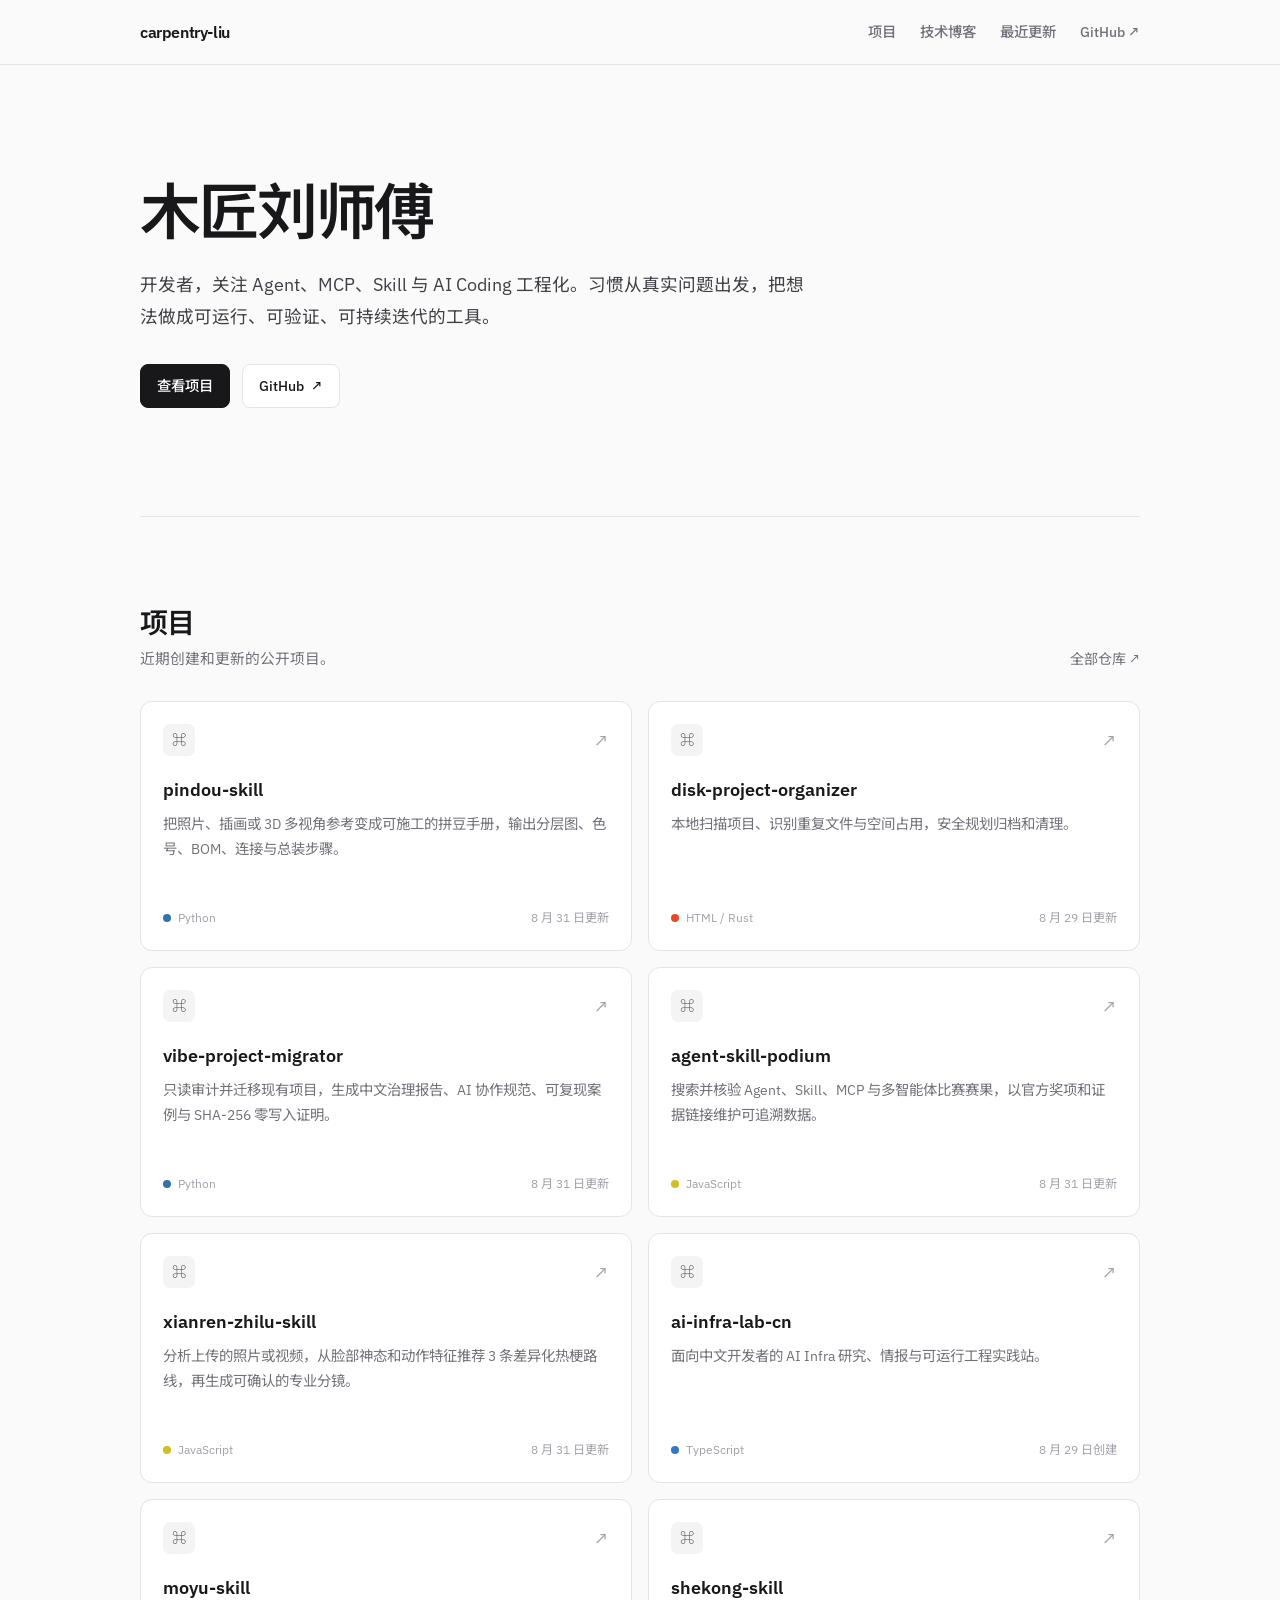
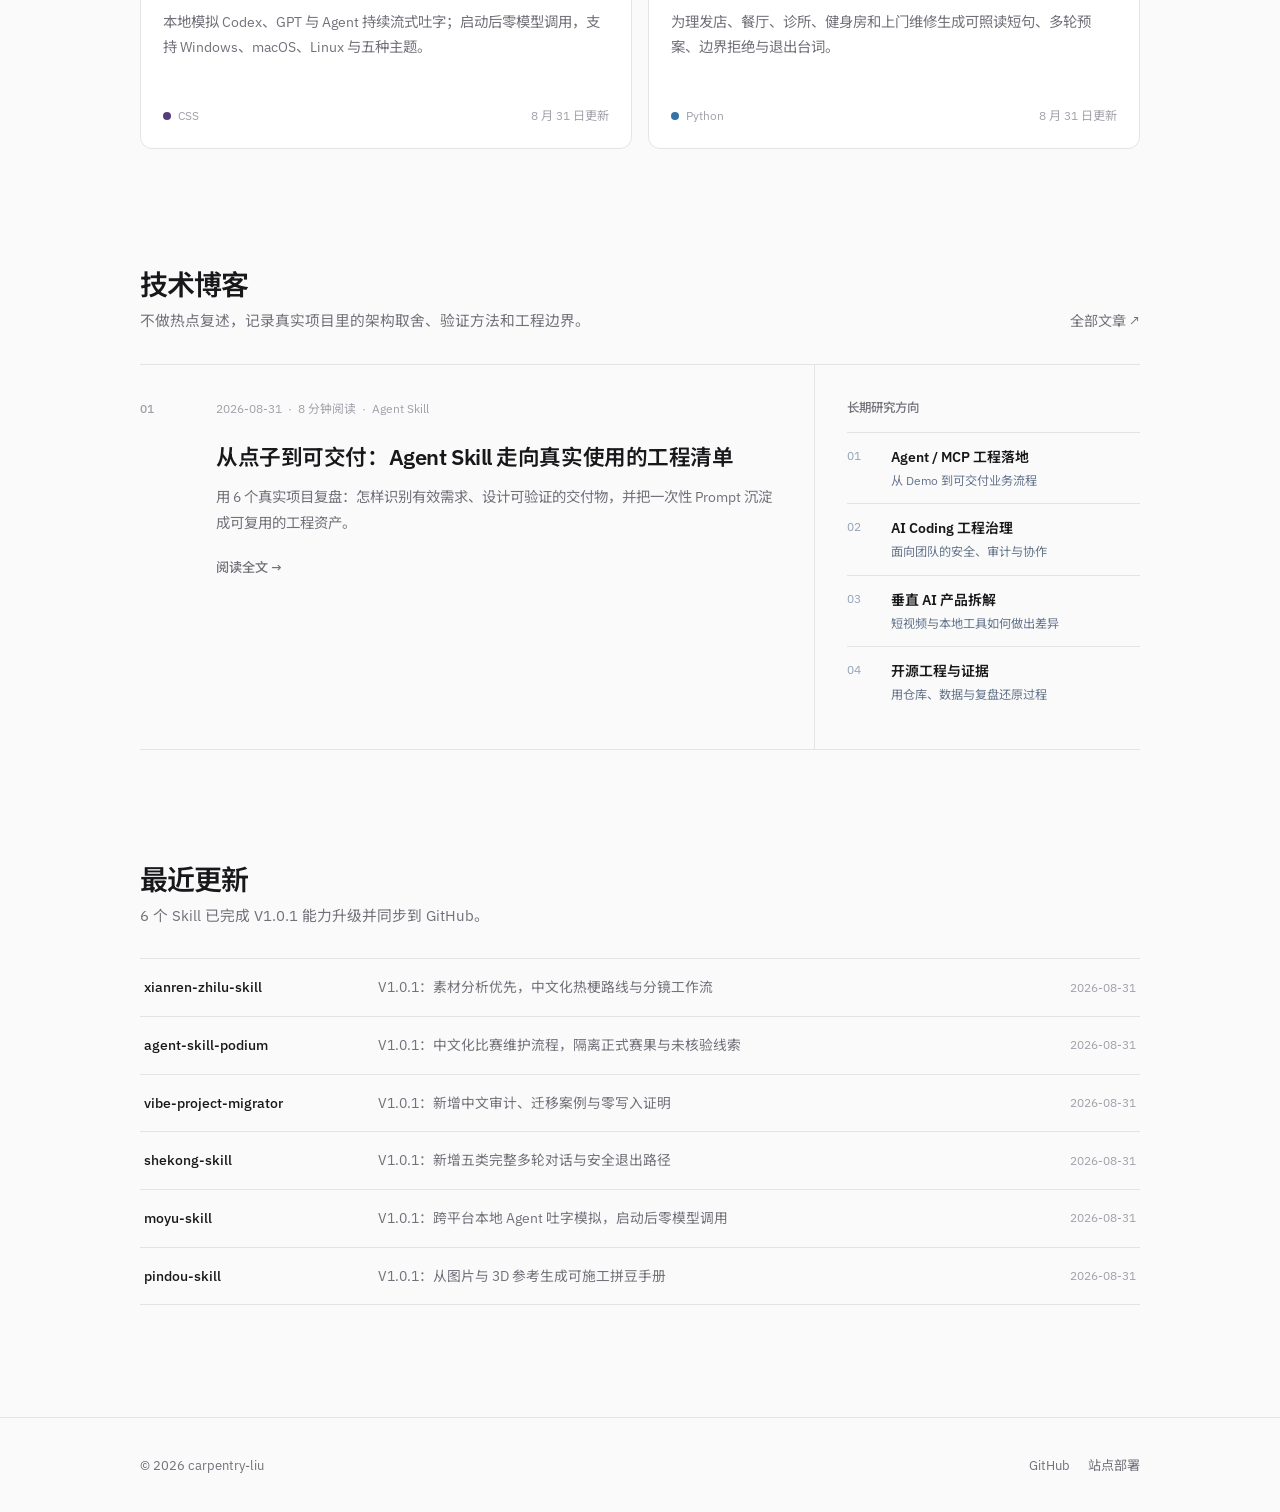
==== commit a6a936b0: "style(site): simplify technical blog presentation" ====
--- a/index.html
+++ b/index.html
@@ -15,7 +15,7 @@
   <link rel="preconnect" href="https://fonts.googleapis.com">
   <link rel="preconnect" href="https://fonts.gstatic.com" crossorigin>
   <link href="https://fonts.googleapis.com/css2?family=IBM+Plex+Sans:wght@400;500;600&family=Noto+Sans+SC:wght@400;500;600&display=swap" rel="stylesheet">
-  <link rel="stylesheet" href="styles.css?v=20260831-blog">
+  <link rel="stylesheet" href="styles.css?v=20260831-blog-minimal">
   <title>carpentry-liu — 木匠刘师傅</title>
 </head>
 <body>
@@ -140,7 +140,6 @@
     <section class="section blog-section container" id="blog" aria-labelledby="blog-title">
       <div class="section-header">
         <div>
-          <p class="section-kicker">木匠手记</p>
           <h2 id="blog-title">技术博客</h2>
           <p>不做热点复述，记录真实项目里的架构取舍、验证方法和工程边界。</p>
         </div>
--- a/styles.css
+++ b/styles.css
@@ -27,6 +27,7 @@
 ::selection { background: #dbeafe; }
 
 .container { width: var(--container); margin-inline: auto; }
+section[id] { scroll-margin-top: 84px; }
 .skip-link {
   position: fixed;
   top: 8px;
@@ -166,46 +167,40 @@
 .blog-layout {
   display: grid;
   grid-template-columns: minmax(0, 1.55fr) minmax(280px, .75fr);
-  border: 1px solid var(--border);
-  border-radius: 14px;
-  overflow: hidden;
-  background: var(--surface);
+  border-top: 1px solid var(--border);
+  border-bottom: 1px solid var(--border);
 }
 .featured-post {
   display: grid;
-  grid-template-columns: 72px minmax(0, 1fr);
-  min-height: 330px;
-  padding: 32px;
-  background: #172033;
-  color: #f8fafc;
-}
-.post-index { color: #60a5fa; font-size: .8rem; font-weight: 600; letter-spacing: .12em; }
+  grid-template-columns: 76px minmax(0, 1fr);
+  padding: 34px 32px 34px 0;
+}
+.post-index { color: #a1a1aa; font-size: .76rem; font-weight: 500; font-variant-numeric: tabular-nums; }
 .post-copy { display: flex; flex-direction: column; align-items: flex-start; }
-.post-meta { display: flex; flex-wrap: wrap; gap: 9px 16px; color: #94a3b8; font-size: .74rem; }
+.post-meta { display: flex; flex-wrap: wrap; gap: 9px 16px; color: #a1a1aa; font-size: .74rem; }
 .post-meta span { position: relative; }
 .post-meta span::before { content: "·"; position: absolute; left: -10px; }
-.featured-post h3 { max-width: 650px; margin: 38px 0 16px; font-size: clamp(1.55rem, 3vw, 2.25rem); line-height: 1.22; letter-spacing: -.035em; font-weight: 600; }
+.featured-post h3 { max-width: 650px; margin: 24px 0 12px; font-size: 1.35rem; line-height: 1.4; letter-spacing: -.02em; font-weight: 600; }
 .featured-post h3 a { text-decoration: none; }
-.featured-post h3 a:hover { color: #bfdbfe; }
-.featured-post p { max-width: 660px; margin: 0; color: #cbd5e1; font-size: .92rem; line-height: 1.8; }
-.post-read { margin-top: auto; padding-top: 28px; color: #bfdbfe; text-decoration: none; font-size: .84rem; font-weight: 500; }
-.post-read:hover { color: #fff; }
-.writing-map { padding: 30px 28px; background: #f8fafc; }
-.writing-map__label { margin: 0 0 18px; color: #64748b; font-size: .72rem; font-weight: 600; letter-spacing: .12em; text-transform: uppercase; }
+.featured-post h3 a:hover { color: var(--accent); }
+.featured-post p { max-width: 660px; margin: 0; color: var(--muted); font-size: .9rem; line-height: 1.75; }
+.post-read { margin-top: 22px; color: var(--muted); text-decoration: none; font-size: .82rem; font-weight: 500; }
+.post-read:hover { color: var(--accent); }
+.writing-map { padding: 32px 0 32px 32px; border-left: 1px solid var(--border); }
+.writing-map__label { margin: 0 0 15px; color: var(--muted); font-size: .78rem; font-weight: 500; }
 .writing-map ol { margin: 0; padding: 0; list-style: none; }
-.writing-map li { display: grid; grid-template-columns: 34px 1fr; gap: 10px; padding: 16px 0; border-top: 1px solid #e2e8f0; }
+.writing-map li { display: grid; grid-template-columns: 34px 1fr; gap: 10px; padding: 13px 0; border-top: 1px solid var(--border); }
 .writing-map li > span { color: #94a3b8; font-size: .72rem; font-variant-numeric: tabular-nums; }
 .writing-map li p { margin: 0; }
 .writing-map strong, .writing-map small { display: block; }
 .writing-map strong { font-size: .87rem; font-weight: 600; }
 .writing-map small { margin-top: 3px; color: #64748b; font-size: .76rem; line-height: 1.5; }
 
-.blog-main { padding: 82px 0 96px; }
-.blog-hero { max-width: 780px; padding-bottom: 58px; border-bottom: 1px solid var(--border); }
-.blog-eyebrow { margin: 0 0 14px; color: var(--accent); font-size: .76rem; font-weight: 600; letter-spacing: .12em; text-transform: uppercase; }
-.blog-hero h1 { margin: 0; font-size: clamp(2.5rem, 7vw, 4.6rem); line-height: 1.05; letter-spacing: -.05em; font-weight: 600; }
-.blog-hero .lead { max-width: 680px; margin: 24px 0 0; color: #3f3f46; font-size: 1.08rem; line-height: 1.85; }
-.blog-principle { margin: 28px 0 0; padding-left: 15px; border-left: 3px solid #93c5fd; color: var(--muted); font-size: .88rem; }
+.blog-main { padding: 74px 0 96px; }
+.blog-hero { max-width: 760px; padding-bottom: 44px; border-bottom: 1px solid var(--border); }
+.blog-hero h1 { margin: 0; font-size: clamp(2.25rem, 5vw, 3.2rem); line-height: 1.12; letter-spacing: -.04em; font-weight: 600; }
+.blog-hero .lead { max-width: 680px; margin: 18px 0 0; color: #3f3f46; font-size: 1rem; line-height: 1.8; }
+.blog-principle { margin: 18px 0 0; color: var(--muted); font-size: .86rem; }
 .post-list { margin-top: 58px; }
 .post-list__heading { display: flex; justify-content: space-between; align-items: baseline; gap: 20px; margin-bottom: 22px; }
 .post-list__heading h2 { margin: 0; font-size: 1.35rem; letter-spacing: -.025em; }
@@ -217,19 +212,15 @@
 .post-row h3 { margin: -3px 0 7px; font-size: 1.15rem; line-height: 1.45; font-weight: 600; transition: color .15s; }
 .post-row p { margin: 0; color: var(--muted); font-size: .86rem; line-height: 1.7; }
 .post-row > span { color: #a1a1aa; font-size: .85rem; }
-.series-grid { display: grid; grid-template-columns: repeat(4, minmax(0, 1fr)); gap: 10px; margin-top: 64px; }
-.series-card { min-height: 165px; padding: 20px; border: 1px solid var(--border); border-radius: 10px; background: var(--surface); }
+.series-grid { display: grid; grid-template-columns: repeat(4, minmax(0, 1fr)); gap: 24px; margin-top: 64px; }
+.series-card { min-height: 145px; padding: 18px 0; border-top: 1px solid var(--border); }
 .series-card span { color: #94a3b8; font-size: .72rem; }
 .series-card h3 { margin: 32px 0 7px; font-size: .94rem; }
 .series-card p { margin: 0; color: var(--muted); font-size: .78rem; line-height: 1.6; }
-.blog-note { margin-top: 64px; padding: 26px 28px; border: 1px solid var(--border); border-radius: 12px; background: var(--surface); }
-.blog-note span { color: var(--accent); font-size: .72rem; font-weight: 600; letter-spacing: .1em; text-transform: uppercase; }
-.blog-note p { max-width: 760px; margin: 8px 0 0; color: #52525b; font-size: .88rem; }
-.blog-note a { color: var(--text); text-underline-offset: 3px; }
-
 .article-main { padding: 76px 0 110px; }
 .article-header { max-width: 780px; margin: 0 auto; padding-bottom: 48px; border-bottom: 1px solid var(--border); }
-.article-header h1 { margin: 14px 0 24px; font-size: clamp(2.2rem, 5.5vw, 4rem); line-height: 1.15; letter-spacing: -.045em; font-weight: 600; }
+.article-category { margin: 0 0 14px; color: var(--muted); font-size: .76rem; font-weight: 500; }
+.article-header h1 { margin: 0 0 24px; font-size: clamp(2.1rem, 5vw, 3.4rem); line-height: 1.18; letter-spacing: -.04em; font-weight: 600; }
 .article-dek { margin: 0; color: #52525b; font-size: 1.05rem; line-height: 1.8; }
 .article-meta { display: flex; flex-wrap: wrap; gap: 10px 18px; margin-top: 24px; color: #a1a1aa; font-size: .78rem; }
 .article-body { max-width: 720px; margin: 54px auto 0; }
@@ -302,10 +293,10 @@
   .project-grid { grid-template-columns: 1fr; }
   .project-card { min-height: 225px; }
   .blog-layout { grid-template-columns: 1fr; }
-  .featured-post { grid-template-columns: 1fr; min-height: 410px; padding: 25px; }
-  .post-index { margin-bottom: 26px; }
-  .featured-post h3 { margin-top: 26px; }
-  .writing-map { padding: 24px; }
+  .featured-post { grid-template-columns: 1fr; padding: 28px 0; }
+  .post-index { margin-bottom: 18px; }
+  .featured-post h3 { margin-top: 20px; }
+  .writing-map { padding: 28px 0; border-top: 1px solid var(--border); border-left: 0; }
   .blog-main, .article-main { padding-top: 56px; }
   .post-row { grid-template-columns: 1fr auto; gap: 8px 18px; }
   .post-row time { grid-column: 1; }
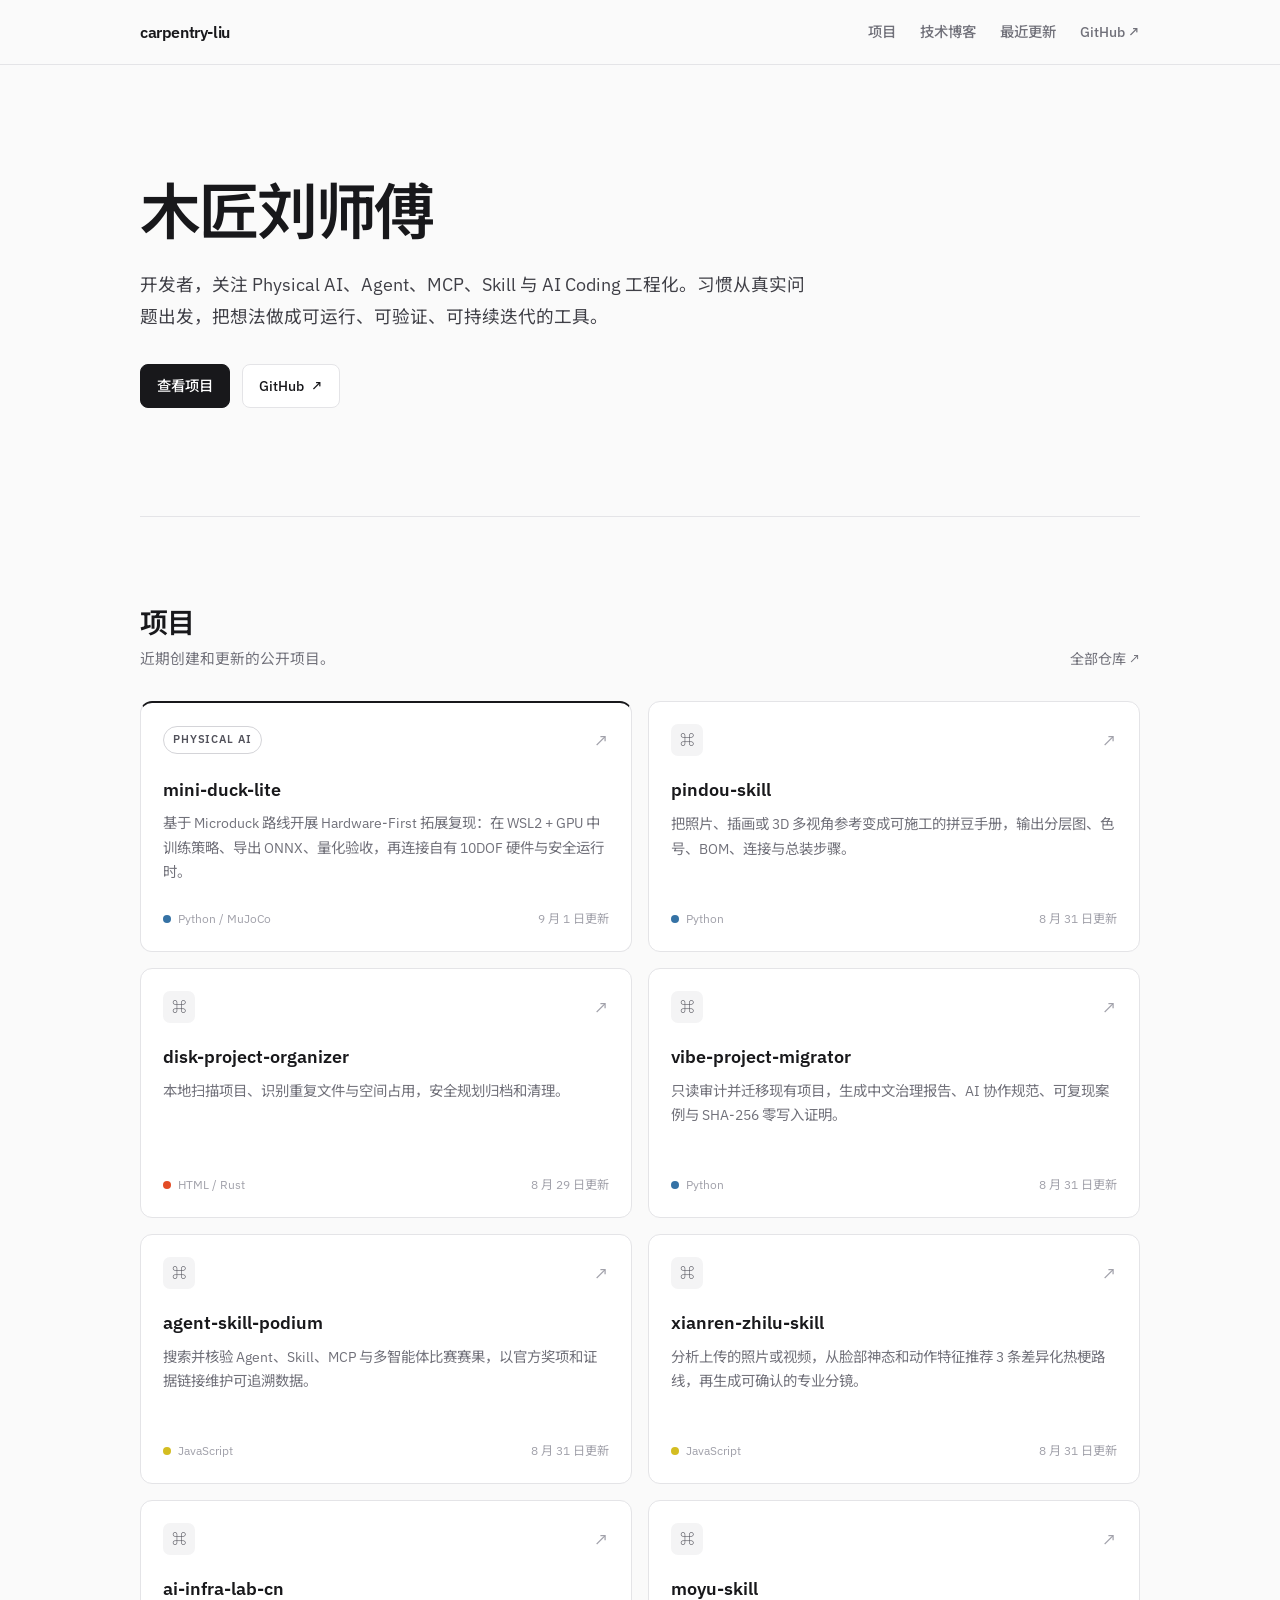
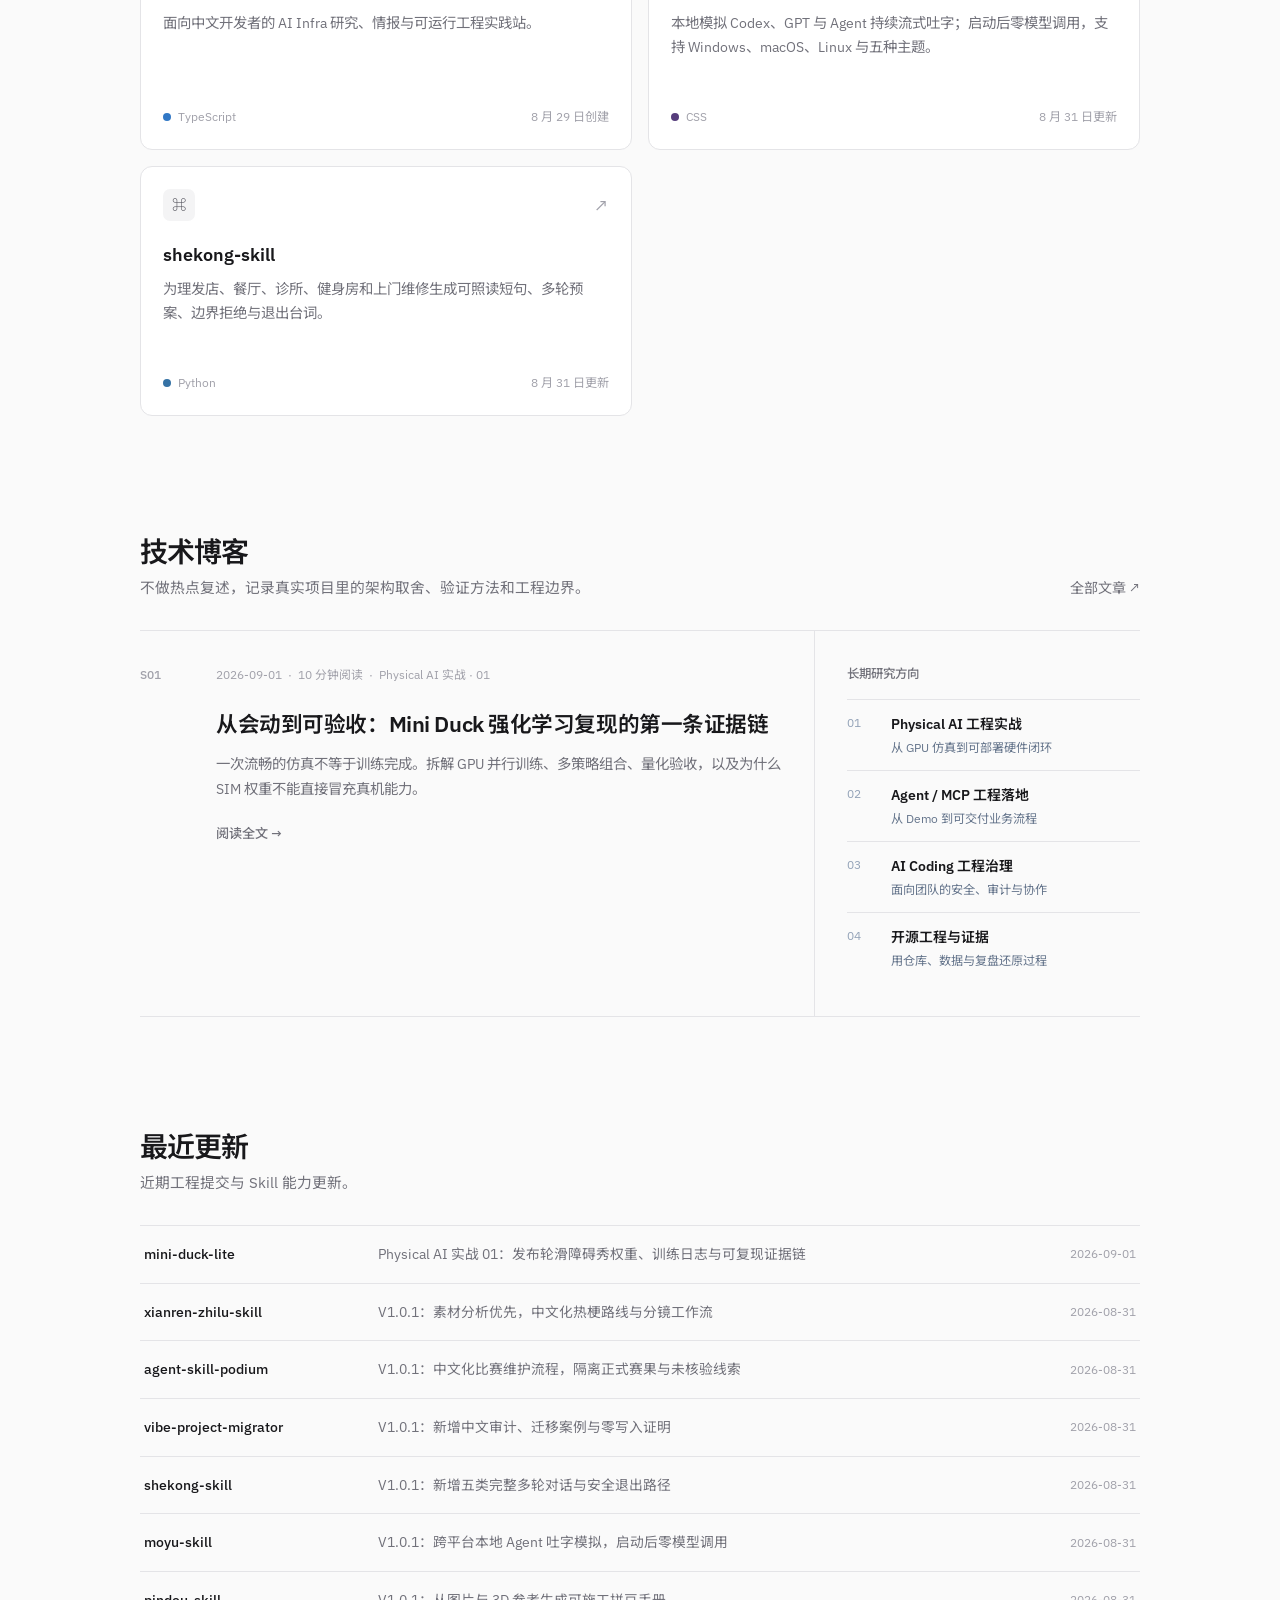
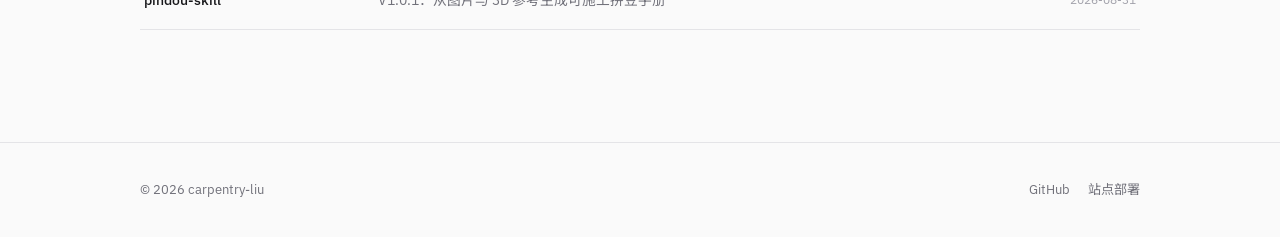
==== commit e6b2bfe2: "feat(site): add Physical AI series opener" ====
--- a/index.html
+++ b/index.html
@@ -4,18 +4,18 @@
   <meta charset="utf-8">
   <meta name="viewport" content="width=device-width, initial-scale=1">
   <meta name="theme-color" content="#fafafa">
-  <meta name="description" content="carpentry-liu（木匠刘师傅）的个人主页，记录 Agent、MCP、Skill 与 AI Coding 的工程实践。">
+  <meta name="description" content="carpentry-liu（木匠刘师傅）的个人主页，记录 Physical AI、Agent、MCP、Skill 与 AI Coding 的工程实践。">
   <meta name="author" content="carpentry-liu">
   <meta property="og:type" content="website">
   <meta property="og:title" content="carpentry-liu — 木匠刘师傅">
-  <meta property="og:description" content="Agent、MCP、Skill 与 AI Coding 的工程实践。">
+  <meta property="og:description" content="Physical AI、Agent、MCP、Skill 与 AI Coding 的工程实践。">
   <meta property="og:url" content="https://carpentry-liu.github.io/">
   <meta property="og:image" content="https://opengraph.githubassets.com/1/carpentry-liu/carpentry-liu.github.io">
   <link rel="canonical" href="https://carpentry-liu.github.io/">
   <link rel="preconnect" href="https://fonts.googleapis.com">
   <link rel="preconnect" href="https://fonts.gstatic.com" crossorigin>
   <link href="https://fonts.googleapis.com/css2?family=IBM+Plex+Sans:wght@400;500;600&family=Noto+Sans+SC:wght@400;500;600&display=swap" rel="stylesheet">
-  <link rel="stylesheet" href="styles.css?v=20260831-blog-minimal">
+  <link rel="stylesheet" href="styles.css?v=20260901-physical-ai">
   <title>carpentry-liu — 木匠刘师傅</title>
 </head>
 <body>
@@ -38,7 +38,7 @@
   <main id="main">
     <section class="hero container">
       <h1>木匠刘师傅</h1>
-      <p class="intro">开发者，关注 Agent、MCP、Skill 与 AI Coding 工程化。习惯从真实问题出发，把想法做成可运行、可验证、可持续迭代的工具。</p>
+      <p class="intro">开发者，关注 Physical AI、Agent、MCP、Skill 与 AI Coding 工程化。习惯从真实问题出发，把想法做成可运行、可验证、可持续迭代的工具。</p>
       <div class="hero-links">
         <a class="button primary" href="#projects">查看项目</a>
         <a class="button secondary" href="https://github.com/carpentry-liu" target="_blank" rel="noreferrer">GitHub <span aria-hidden="true">↗</span></a>
@@ -55,6 +55,16 @@
       </div>
 
       <div class="project-grid">
+        <article class="project-card project-card--lead">
+          <div class="project-top">
+            <span class="project-label">Physical AI</span>
+            <a class="arrow-link" href="https://github.com/carpentry-liu/mini-duck-lite" target="_blank" rel="noreferrer" aria-label="打开 mini-duck-lite 仓库">↗</a>
+          </div>
+          <h3><a href="https://github.com/carpentry-liu/mini-duck-lite" target="_blank" rel="noreferrer">mini-duck-lite</a></h3>
+          <p>基于 Microduck 路线开展 Hardware-First 拓展复现：在 WSL2 + GPU 中训练策略、导出 ONNX、量化验收，再连接自有 10DOF 硬件与安全运行时。</p>
+          <div class="project-meta"><span><i class="dot dot-python"></i>Python / MuJoCo</span><time datetime="2026-09-01">9 月 1 日更新</time></div>
+        </article>
+
         <article class="project-card">
           <div class="project-top">
             <span class="repo-icon" aria-hidden="true">⌘</span>
@@ -148,21 +158,21 @@
 
       <div class="blog-layout">
         <article class="featured-post">
-          <div class="post-index" aria-hidden="true">01</div>
+          <div class="post-index" aria-hidden="true">S01</div>
           <div class="post-copy">
-            <div class="post-meta"><time datetime="2026-08-31">2026-08-31</time><span>8 分钟阅读</span><span>Agent Skill</span></div>
-            <h3><a href="blog/from-idea-to-open-source-skill.html">从点子到可交付：Agent Skill 走向真实使用的工程清单</a></h3>
-            <p>用 6 个真实项目复盘：怎样识别有效需求、设计可验证的交付物，并把一次性 Prompt 沉淀成可复用的工程资产。</p>
-            <a class="post-read" href="blog/from-idea-to-open-source-skill.html">阅读全文 <span aria-hidden="true">→</span></a>
+            <div class="post-meta"><time datetime="2026-09-01">2026-09-01</time><span>10 分钟阅读</span><span>Physical AI 实战 · 01</span></div>
+            <h3><a href="blog/physical-ai-01-training-evidence.html">从会动到可验收：Mini Duck 强化学习复现的第一条证据链</a></h3>
+            <p>一次流畅的仿真不等于训练完成。拆解 GPU 并行训练、多策略组合、量化验收，以及为什么 SIM 权重不能直接冒充真机能力。</p>
+            <a class="post-read" href="blog/physical-ai-01-training-evidence.html">阅读全文 <span aria-hidden="true">→</span></a>
           </div>
         </article>
 
         <aside class="writing-map" aria-label="博客选题方向">
           <p class="writing-map__label">长期研究方向</p>
           <ol>
-            <li><span>01</span><p><strong>Agent / MCP 工程落地</strong><small>从 Demo 到可交付业务流程</small></p></li>
-            <li><span>02</span><p><strong>AI Coding 工程治理</strong><small>面向团队的安全、审计与协作</small></p></li>
-            <li><span>03</span><p><strong>垂直 AI 产品拆解</strong><small>短视频与本地工具如何做出差异</small></p></li>
+            <li><span>01</span><p><strong>Physical AI 工程实战</strong><small>从 GPU 仿真到可部署硬件闭环</small></p></li>
+            <li><span>02</span><p><strong>Agent / MCP 工程落地</strong><small>从 Demo 到可交付业务流程</small></p></li>
+            <li><span>03</span><p><strong>AI Coding 工程治理</strong><small>面向团队的安全、审计与协作</small></p></li>
             <li><span>04</span><p><strong>开源工程与证据</strong><small>用仓库、数据与复盘还原过程</small></p></li>
           </ol>
         </aside>
@@ -174,10 +184,15 @@
       <div class="section-header">
         <div>
           <h2 id="updates-title">最近更新</h2>
-          <p>6 个 Skill 已完成 V1.0.1 能力升级并同步到 GitHub。</p>
+          <p>近期工程提交与 Skill 能力更新。</p>
         </div>
       </div>
       <div class="updates-list">
+        <a href="https://github.com/carpentry-liu/mini-duck-lite/commit/cd07f59c37c33cb0201ef1dcec6975a163759dbd" target="_blank" rel="noreferrer">
+          <span class="update-repo">mini-duck-lite</span>
+          <span class="update-message">Physical AI 实战 01：发布轮滑障碍秀权重、训练日志与可复现证据链</span>
+          <time datetime="2026-09-01">2026-09-01</time>
+        </a>
         <a href="https://github.com/carpentry-liu/xianren-zhilu-skill/commit/04ef3725118f70d232b30592ee0b91b3fb6f1c78" target="_blank" rel="noreferrer">
           <span class="update-repo">xianren-zhilu-skill</span>
           <span class="update-message">V1.0.1：素材分析优先，中文化热梗路线与分镜工作流</span>
--- a/styles.css
+++ b/styles.css
@@ -129,7 +129,21 @@
   box-shadow: 0 8px 24px rgba(24, 24, 27, .06);
   transform: translateY(-2px);
 }
+.project-card--lead { border-top: 2px solid var(--text); }
 .project-top { display: flex; align-items: center; justify-content: space-between; }
+.project-label {
+  display: inline-flex;
+  align-items: center;
+  min-height: 28px;
+  padding: 4px 9px;
+  border: 1px solid #d4d4d8;
+  border-radius: 999px;
+  color: #52525b;
+  font-size: .68rem;
+  font-weight: 600;
+  letter-spacing: .08em;
+  text-transform: uppercase;
+}
 .repo-icon {
   width: 32px;
   height: 32px;
@@ -212,14 +226,17 @@
 .post-row h3 { margin: -3px 0 7px; font-size: 1.15rem; line-height: 1.45; font-weight: 600; transition: color .15s; }
 .post-row p { margin: 0; color: var(--muted); font-size: .86rem; line-height: 1.7; }
 .post-row > span { color: #a1a1aa; font-size: .85rem; }
+.post-row .post-row__series { display: block; margin: -3px 0 9px; color: #52525b; font-size: .7rem; font-weight: 600; letter-spacing: .06em; }
 .series-grid { display: grid; grid-template-columns: repeat(4, minmax(0, 1fr)); gap: 24px; margin-top: 64px; }
 .series-card { min-height: 145px; padding: 18px 0; border-top: 1px solid var(--border); }
+.series-card--active { border-top: 2px solid var(--text); }
 .series-card span { color: #94a3b8; font-size: .72rem; }
 .series-card h3 { margin: 32px 0 7px; font-size: .94rem; }
 .series-card p { margin: 0; color: var(--muted); font-size: .78rem; line-height: 1.6; }
 .article-main { padding: 76px 0 110px; }
 .article-header { max-width: 780px; margin: 0 auto; padding-bottom: 48px; border-bottom: 1px solid var(--border); }
 .article-category { margin: 0 0 14px; color: var(--muted); font-size: .76rem; font-weight: 500; }
+.series-marker { margin-right: 10px; color: var(--text); letter-spacing: .06em; }
 .article-header h1 { margin: 0 0 24px; font-size: clamp(2.1rem, 5vw, 3.4rem); line-height: 1.18; letter-spacing: -.04em; font-weight: 600; }
 .article-dek { margin: 0; color: #52525b; font-size: 1.05rem; line-height: 1.8; }
 .article-meta { display: flex; flex-wrap: wrap; gap: 10px 18px; margin-top: 24px; color: #a1a1aa; font-size: .78rem; }
@@ -230,6 +247,14 @@
 .article-body ul, .article-body ol { padding-left: 1.35rem; }
 .article-body li + li { margin-top: 8px; }
 .article-body a { color: var(--accent); text-underline-offset: 3px; }
+.article-figure {
+  width: min(920px, calc(100vw - 40px));
+  margin: 42px 0 48px 50%;
+  transform: translateX(-50%);
+}
+.article-figure a { display: block; color: inherit; text-decoration: none; }
+.article-figure img { width: 100%; border: 1px solid var(--border); border-radius: 10px; background: var(--soft); }
+.article-figure figcaption { margin-top: 11px; color: var(--muted); font-size: .76rem; line-height: 1.65; }
 .article-body blockquote { margin: 36px 0; padding: 20px 24px; border-left: 3px solid var(--accent); background: #eff6ff; color: #1e3a5f; }
 .article-body blockquote p { margin: 0; color: inherit; }
 .article-body code { padding: 2px 5px; border-radius: 4px; background: var(--soft); font-family: Consolas, monospace; font-size: .88em; }
@@ -240,6 +265,8 @@
 .article-callout { margin: 36px 0; padding: 24px; border: 1px solid #bfdbfe; border-radius: 10px; background: #f8fbff; }
 .article-callout strong { display: block; margin-bottom: 7px; color: #1e3a5f; }
 .article-callout p { margin: 0; }
+.article-callout--neutral { border-color: var(--border); background: var(--soft); }
+.article-callout--neutral strong { color: var(--text); }
 .article-end { display: flex; justify-content: space-between; gap: 20px; max-width: 720px; margin: 64px auto 0; padding-top: 26px; border-top: 1px solid var(--border); color: var(--muted); font-size: .84rem; }
 .article-end a { text-decoration: none; }
 .article-end a:hover { color: var(--accent); }
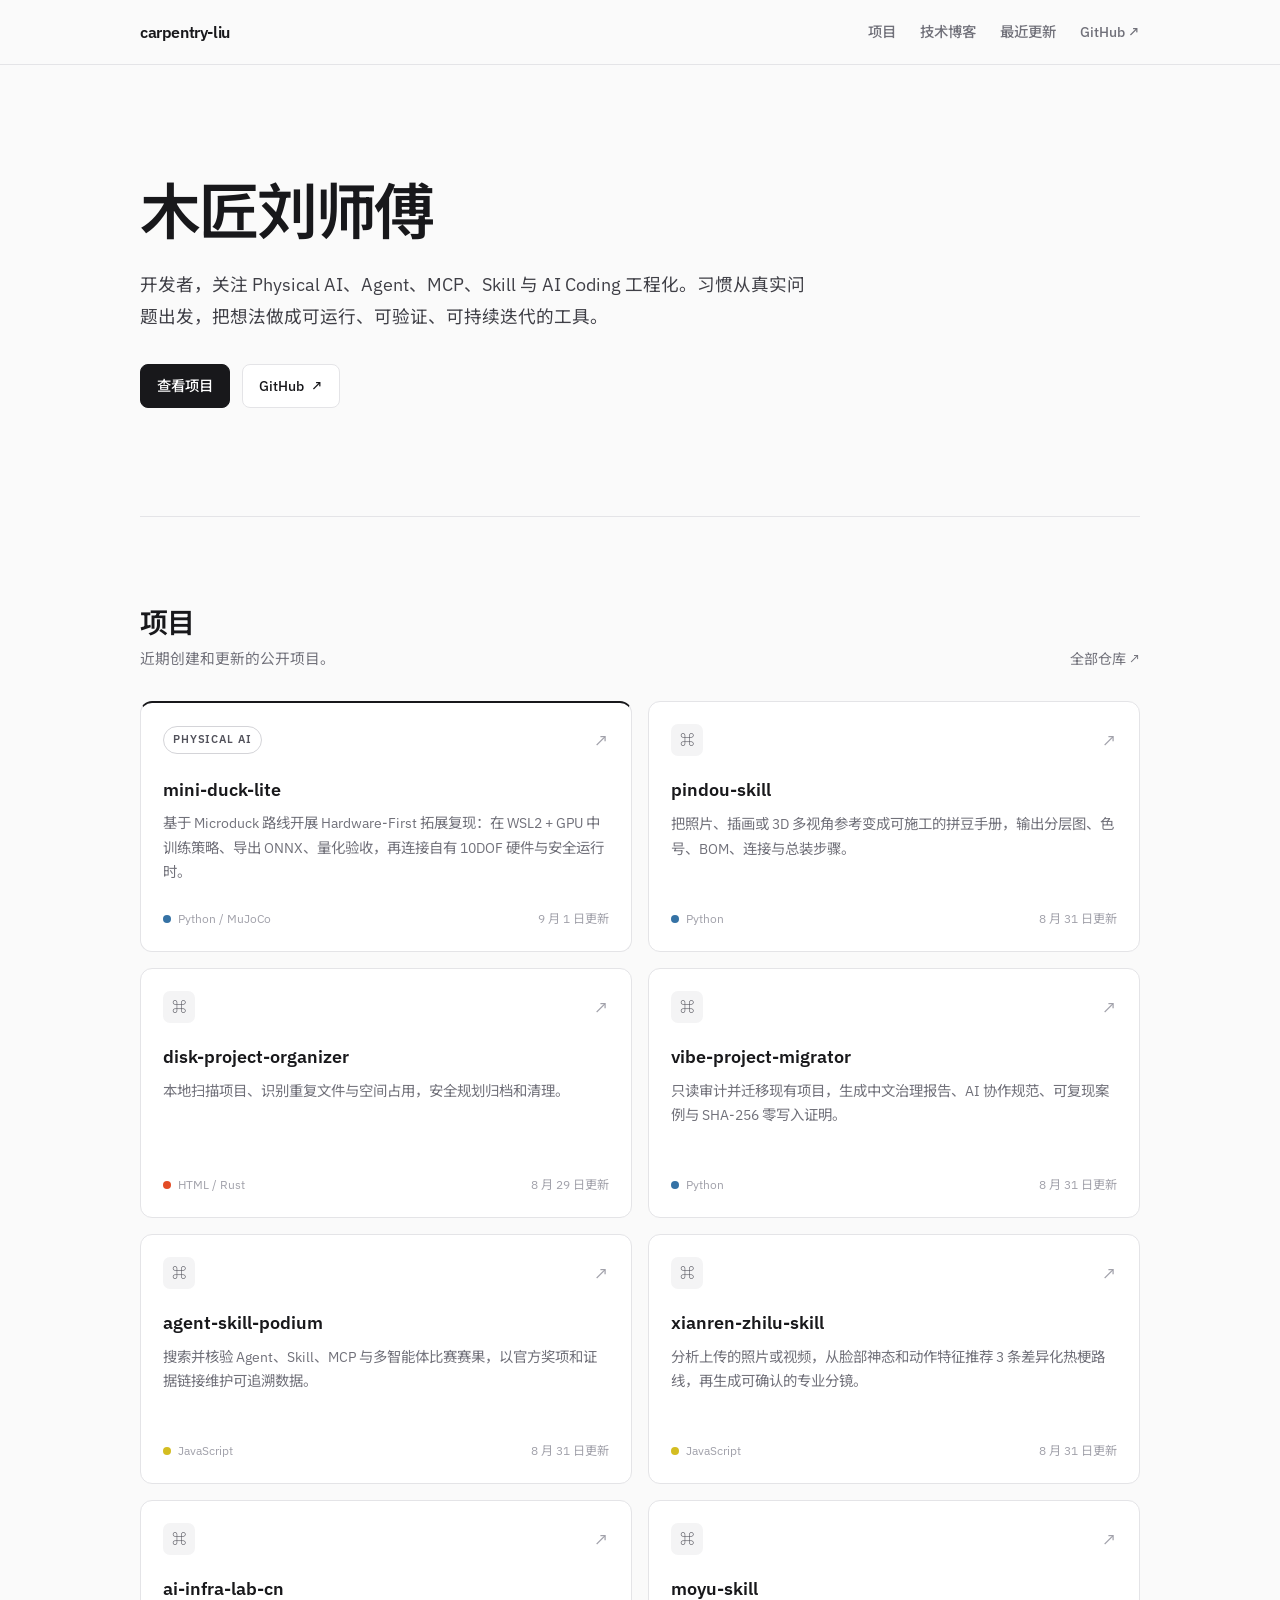
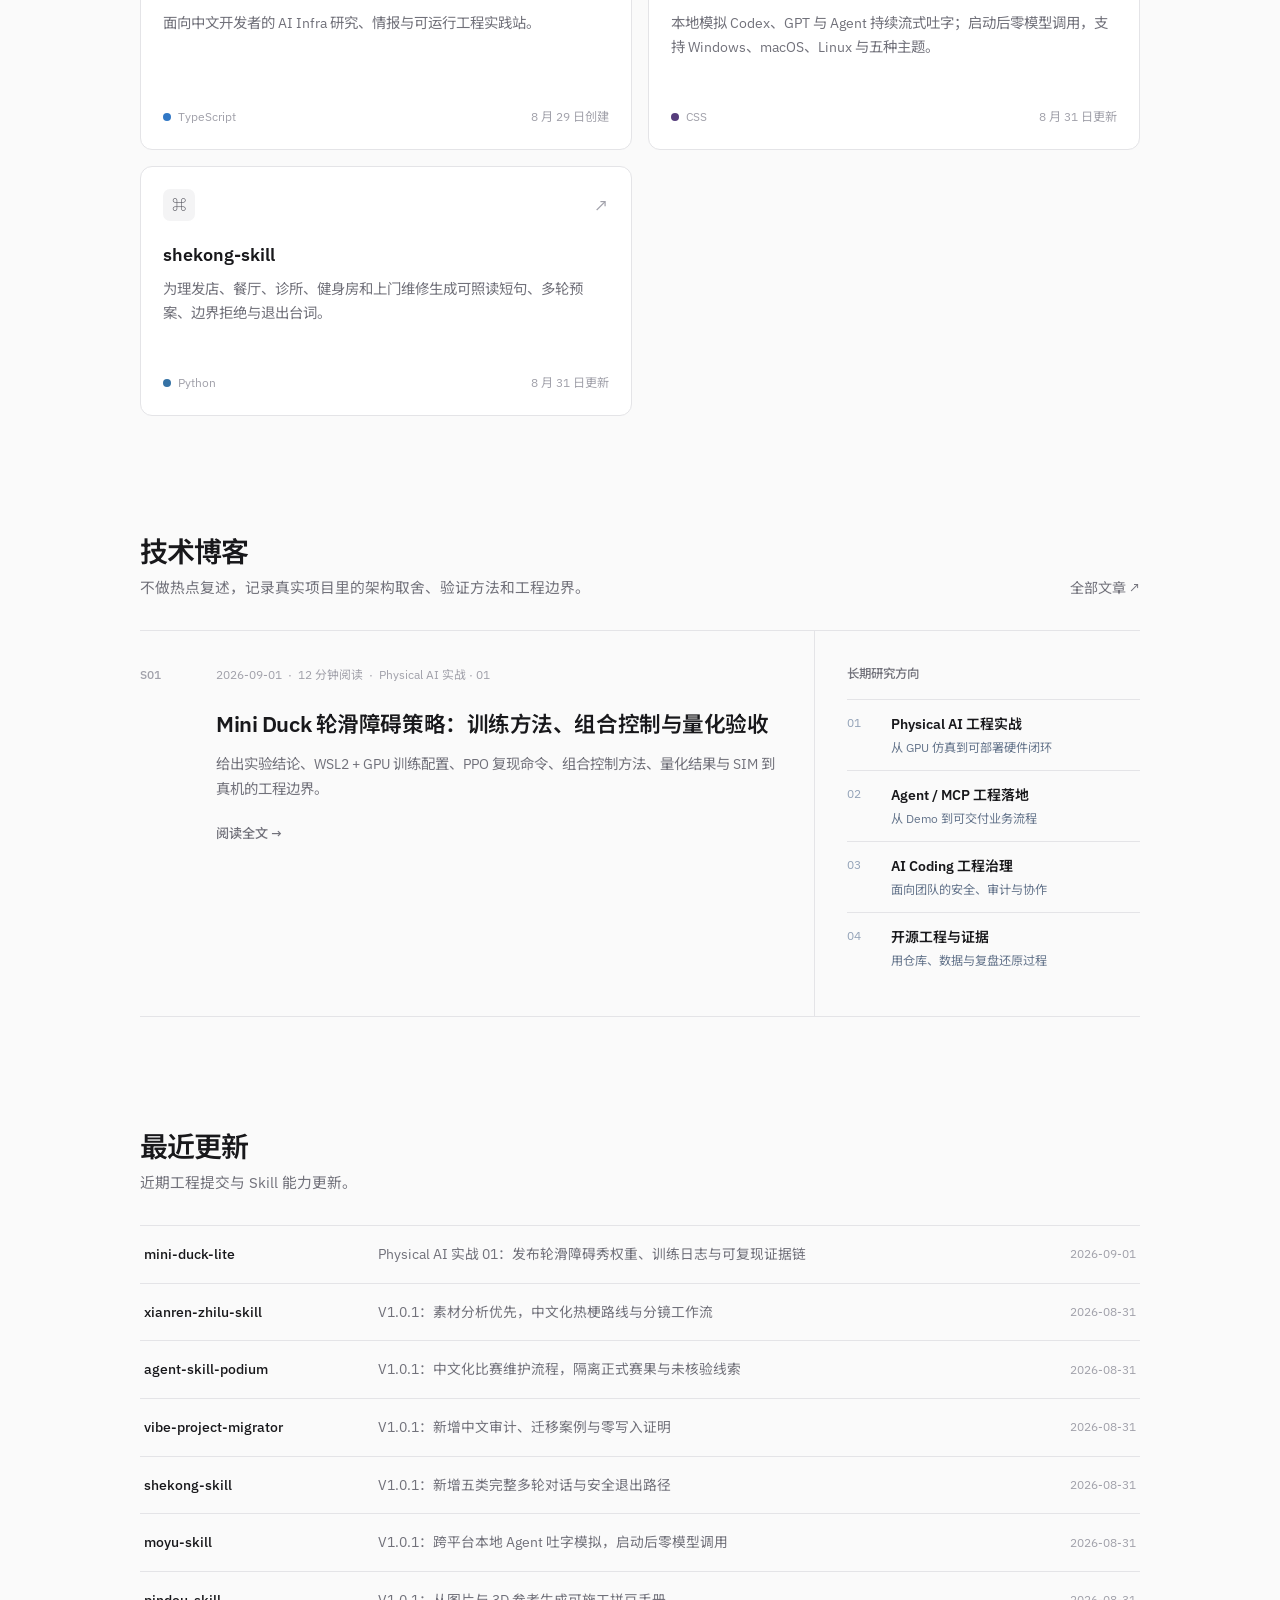
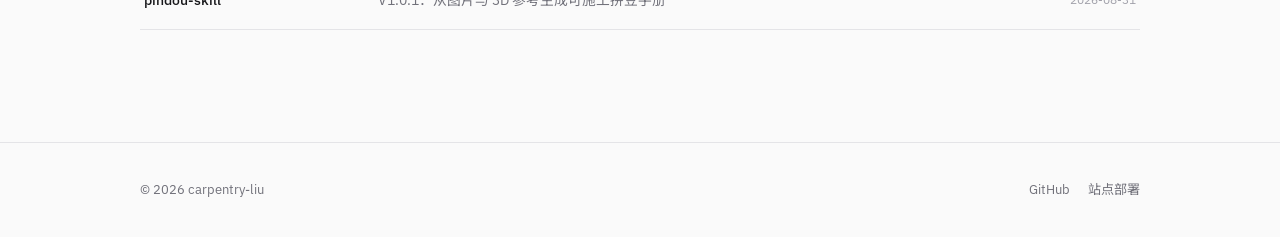
==== commit f8b2daf5: "docs(blog): restructure Physical AI report" ====
--- a/index.html
+++ b/index.html
@@ -15,7 +15,7 @@
   <link rel="preconnect" href="https://fonts.googleapis.com">
   <link rel="preconnect" href="https://fonts.gstatic.com" crossorigin>
   <link href="https://fonts.googleapis.com/css2?family=IBM+Plex+Sans:wght@400;500;600&family=Noto+Sans+SC:wght@400;500;600&display=swap" rel="stylesheet">
-  <link rel="stylesheet" href="styles.css?v=20260901-physical-ai">
+  <link rel="stylesheet" href="styles.css?v=20260901-paper">
   <title>carpentry-liu — 木匠刘师傅</title>
 </head>
 <body>
@@ -160,9 +160,9 @@
         <article class="featured-post">
           <div class="post-index" aria-hidden="true">S01</div>
           <div class="post-copy">
-            <div class="post-meta"><time datetime="2026-09-01">2026-09-01</time><span>10 分钟阅读</span><span>Physical AI 实战 · 01</span></div>
-            <h3><a href="blog/physical-ai-01-training-evidence.html">从会动到可验收：Mini Duck 强化学习复现的第一条证据链</a></h3>
-            <p>一次流畅的仿真不等于训练完成。拆解 GPU 并行训练、多策略组合、量化验收，以及为什么 SIM 权重不能直接冒充真机能力。</p>
+            <div class="post-meta"><time datetime="2026-09-01">2026-09-01</time><span>12 分钟阅读</span><span>Physical AI 实战 · 01</span></div>
+            <h3><a href="blog/physical-ai-01-training-evidence.html">Mini Duck 轮滑障碍策略：训练方法、组合控制与量化验收</a></h3>
+            <p>给出实验结论、WSL2 + GPU 训练配置、PPO 复现命令、组合控制方法、量化结果与 SIM 到真机的工程边界。</p>
             <a class="post-read" href="blog/physical-ai-01-training-evidence.html">阅读全文 <span aria-hidden="true">→</span></a>
           </div>
         </article>
--- a/styles.css
+++ b/styles.css
@@ -247,6 +247,13 @@
 .article-body ul, .article-body ol { padding-left: 1.35rem; }
 .article-body li + li { margin-top: 8px; }
 .article-body a { color: var(--accent); text-underline-offset: 3px; }
+.paper-summary { margin: 0 0 48px; padding: 28px 0 30px; border-top: 2px solid var(--text); border-bottom: 1px solid var(--border); }
+.paper-summary__label { margin: 0; color: var(--muted); font-size: .72rem; font-weight: 600; letter-spacing: .12em; }
+.paper-summary h2 { margin: 8px 0 16px; font-size: 1.35rem; }
+.paper-summary > p { margin: 0; }
+.paper-summary ul { margin: 18px 0; }
+.paper-summary .paper-keywords { color: var(--muted); font-size: .82rem; }
+.route-line { margin: 24px 0; padding: 15px 18px; border-left: 3px solid var(--text); background: var(--soft); font-size: .9rem; font-weight: 500; }
 .article-figure {
   width: min(920px, calc(100vw - 40px));
   margin: 42px 0 48px 50%;
@@ -258,6 +265,8 @@
 .article-body blockquote { margin: 36px 0; padding: 20px 24px; border-left: 3px solid var(--accent); background: #eff6ff; color: #1e3a5f; }
 .article-body blockquote p { margin: 0; color: inherit; }
 .article-body code { padding: 2px 5px; border-radius: 4px; background: var(--soft); font-family: Consolas, monospace; font-size: .88em; }
+.article-body pre { margin: 22px 0 28px; overflow-x: auto; border: 1px solid #27272a; border-radius: 8px; background: #18181b; }
+.article-body pre code { display: block; min-width: max-content; padding: 18px 20px; background: transparent; color: #e4e4e7; font-size: .78rem; line-height: 1.75; }
 .article-body table { width: 100%; margin: 28px 0; border-collapse: collapse; font-size: .86rem; }
 .article-body th, .article-body td { padding: 13px 12px; border: 1px solid var(--border); text-align: left; vertical-align: top; }
 .article-body th { background: var(--soft); font-weight: 600; }
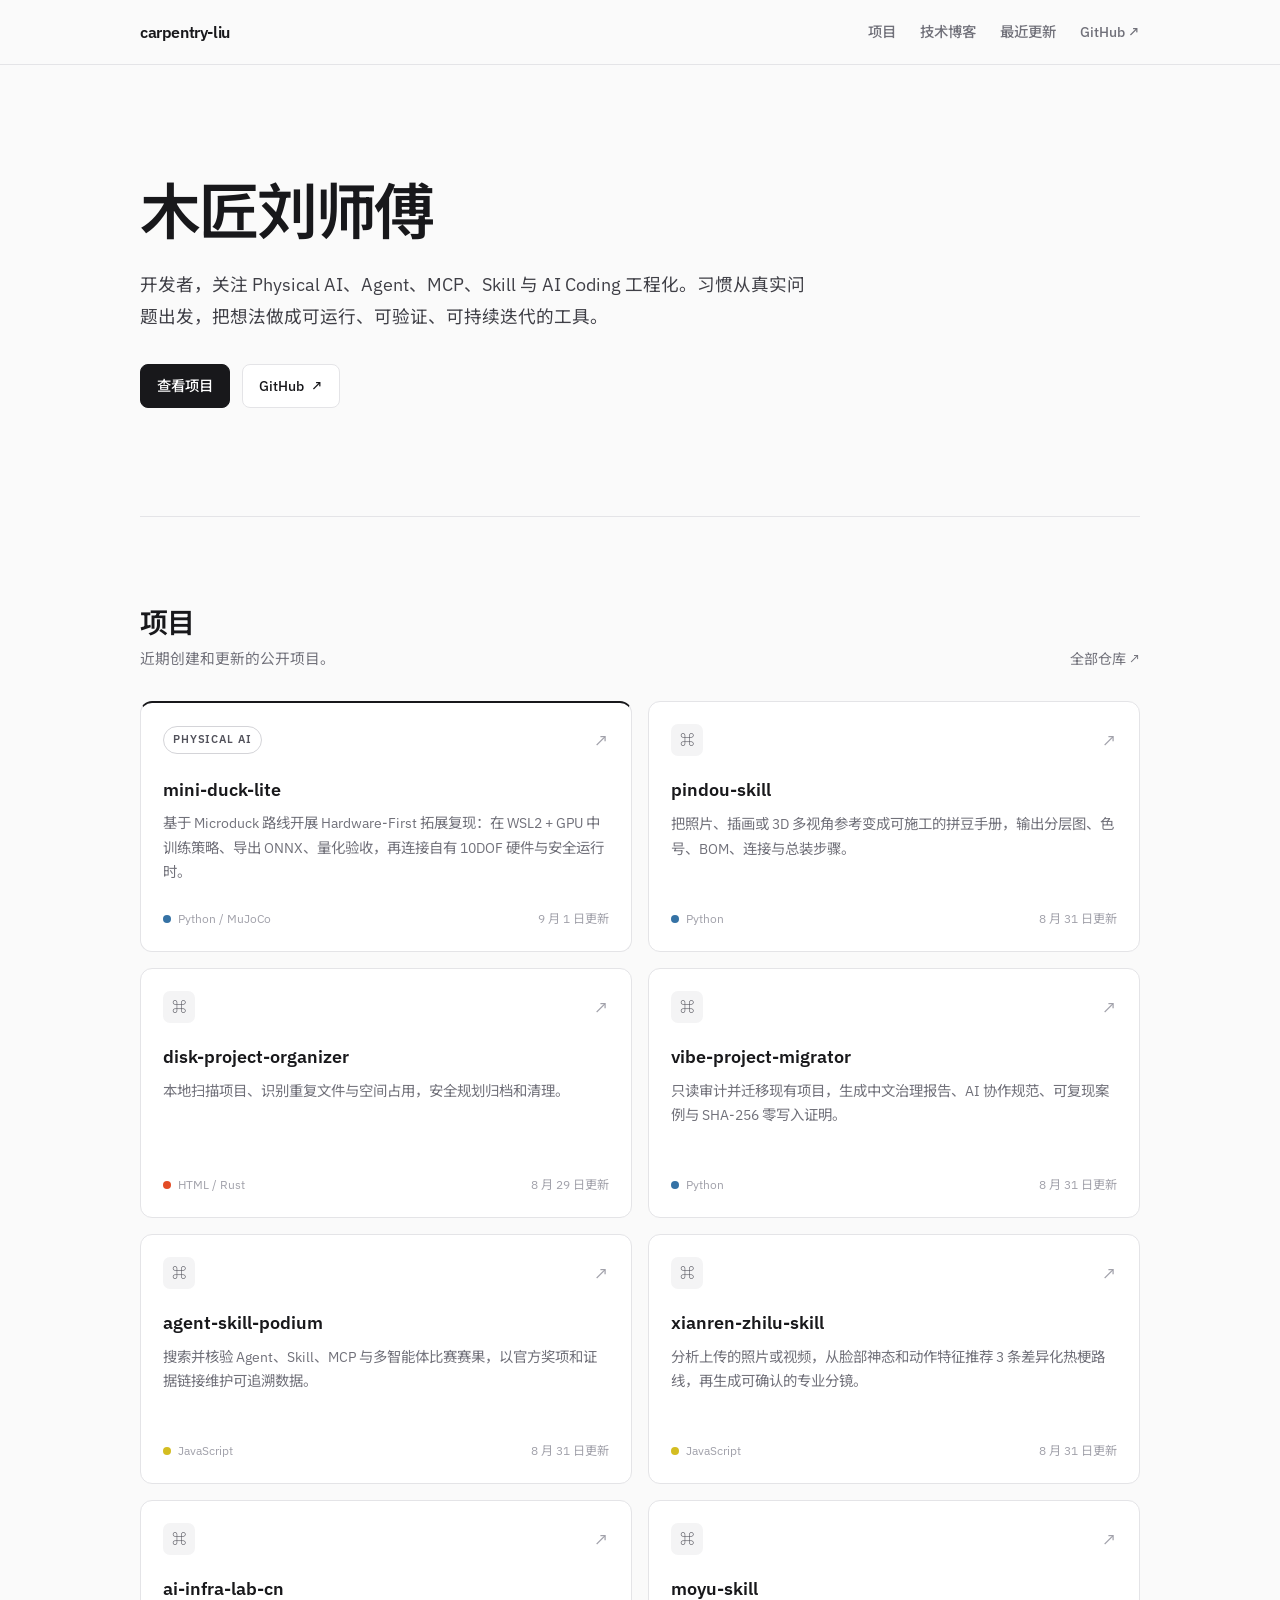
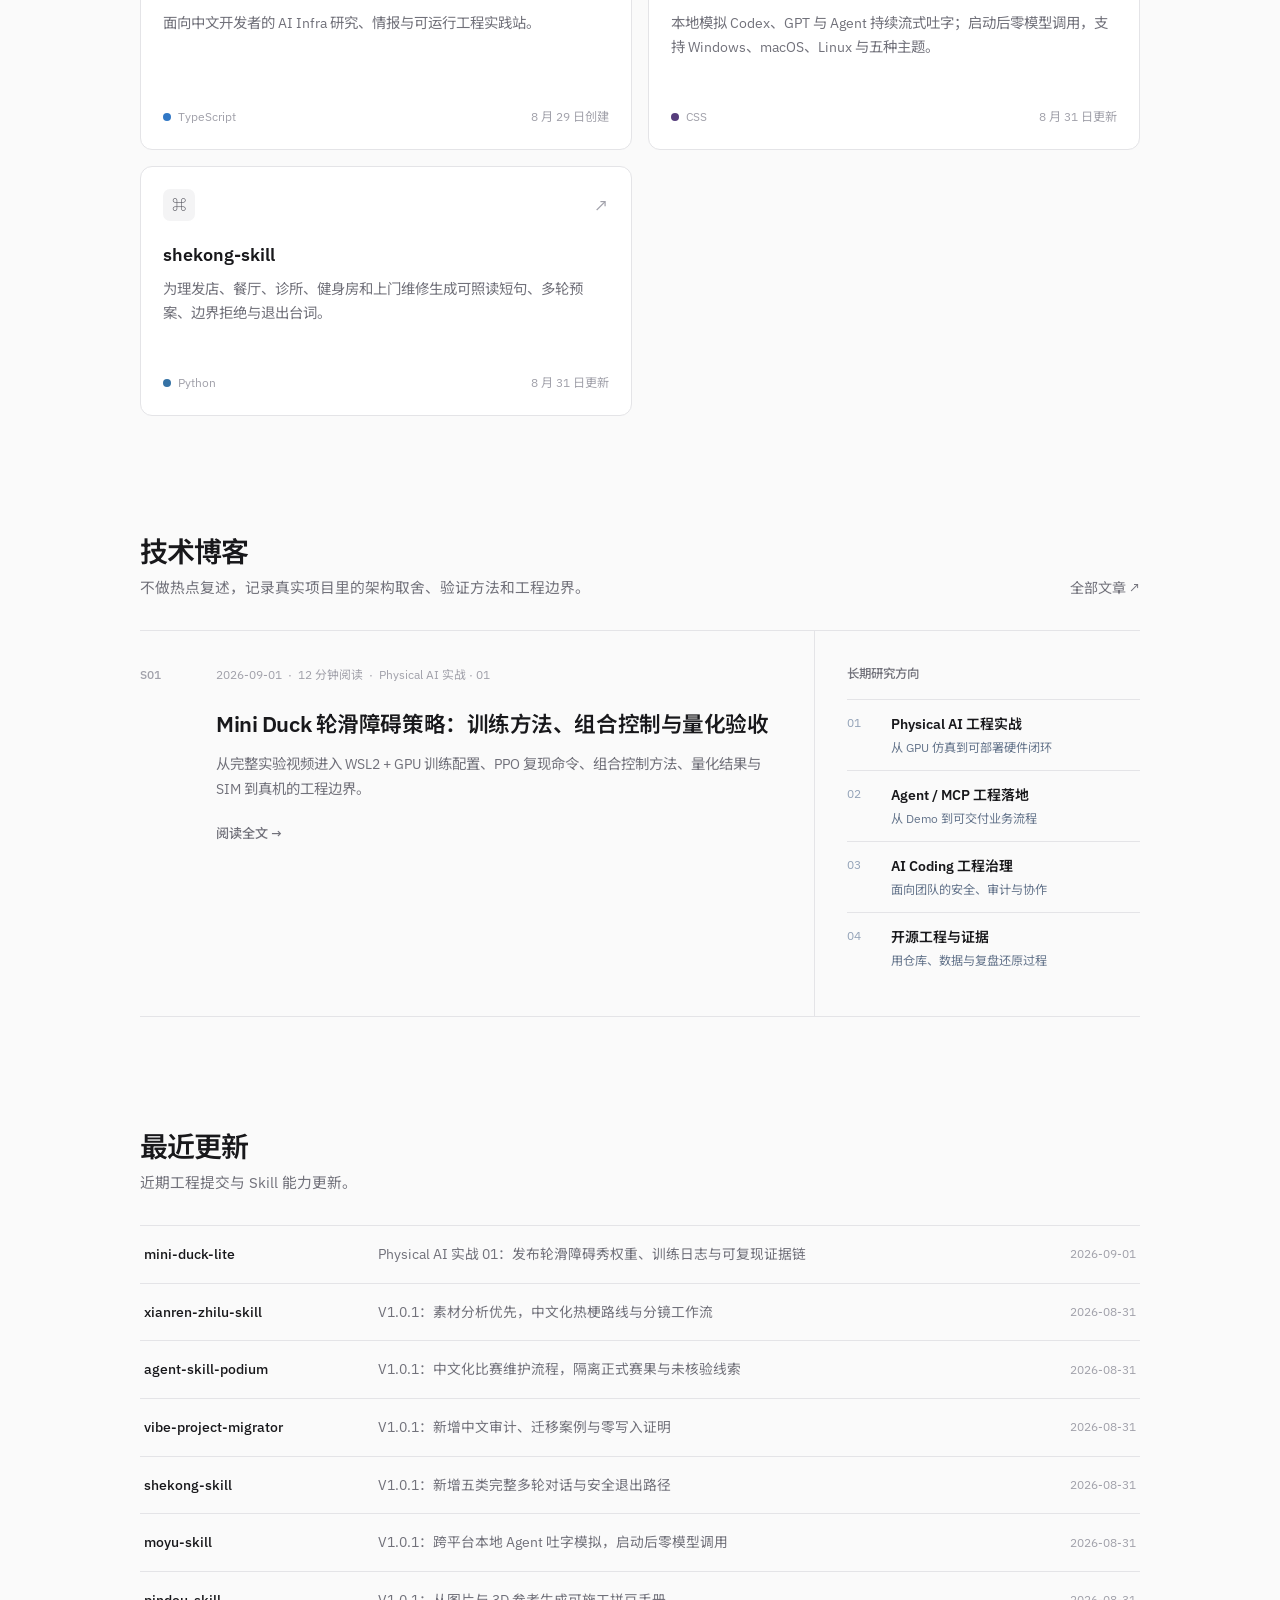
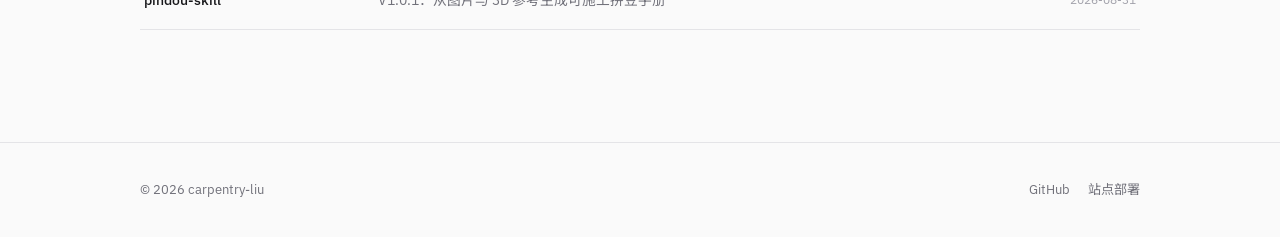
==== commit 6112565b: "docs(blog): lead with experiment video" ====
--- a/index.html
+++ b/index.html
@@ -15,7 +15,7 @@
   <link rel="preconnect" href="https://fonts.googleapis.com">
   <link rel="preconnect" href="https://fonts.gstatic.com" crossorigin>
   <link href="https://fonts.googleapis.com/css2?family=IBM+Plex+Sans:wght@400;500;600&family=Noto+Sans+SC:wght@400;500;600&display=swap" rel="stylesheet">
-  <link rel="stylesheet" href="styles.css?v=20260901-paper">
+  <link rel="stylesheet" href="styles.css?v=20260901-paper-video">
   <title>carpentry-liu — 木匠刘师傅</title>
 </head>
 <body>
@@ -162,7 +162,7 @@
           <div class="post-copy">
             <div class="post-meta"><time datetime="2026-09-01">2026-09-01</time><span>12 分钟阅读</span><span>Physical AI 实战 · 01</span></div>
             <h3><a href="blog/physical-ai-01-training-evidence.html">Mini Duck 轮滑障碍策略：训练方法、组合控制与量化验收</a></h3>
-            <p>给出实验结论、WSL2 + GPU 训练配置、PPO 复现命令、组合控制方法、量化结果与 SIM 到真机的工程边界。</p>
+            <p>从完整实验视频进入 WSL2 + GPU 训练配置、PPO 复现命令、组合控制方法、量化结果与 SIM 到真机的工程边界。</p>
             <a class="post-read" href="blog/physical-ai-01-training-evidence.html">阅读全文 <span aria-hidden="true">→</span></a>
           </div>
         </article>
--- a/styles.css
+++ b/styles.css
@@ -247,12 +247,6 @@
 .article-body ul, .article-body ol { padding-left: 1.35rem; }
 .article-body li + li { margin-top: 8px; }
 .article-body a { color: var(--accent); text-underline-offset: 3px; }
-.paper-summary { margin: 0 0 48px; padding: 28px 0 30px; border-top: 2px solid var(--text); border-bottom: 1px solid var(--border); }
-.paper-summary__label { margin: 0; color: var(--muted); font-size: .72rem; font-weight: 600; letter-spacing: .12em; }
-.paper-summary h2 { margin: 8px 0 16px; font-size: 1.35rem; }
-.paper-summary > p { margin: 0; }
-.paper-summary ul { margin: 18px 0; }
-.paper-summary .paper-keywords { color: var(--muted); font-size: .82rem; }
 .route-line { margin: 24px 0; padding: 15px 18px; border-left: 3px solid var(--text); background: var(--soft); font-size: .9rem; font-weight: 500; }
 .article-figure {
   width: min(920px, calc(100vw - 40px));
@@ -261,6 +255,7 @@
 }
 .article-figure a { display: block; color: inherit; text-decoration: none; }
 .article-figure img { width: 100%; border: 1px solid var(--border); border-radius: 10px; background: var(--soft); }
+.article-figure video { display: block; width: 100%; aspect-ratio: 16 / 9; border: 1px solid var(--border); border-radius: 10px; background: #111; }
 .article-figure figcaption { margin-top: 11px; color: var(--muted); font-size: .76rem; line-height: 1.65; }
 .article-body blockquote { margin: 36px 0; padding: 20px 24px; border-left: 3px solid var(--accent); background: #eff6ff; color: #1e3a5f; }
 .article-body blockquote p { margin: 0; color: inherit; }
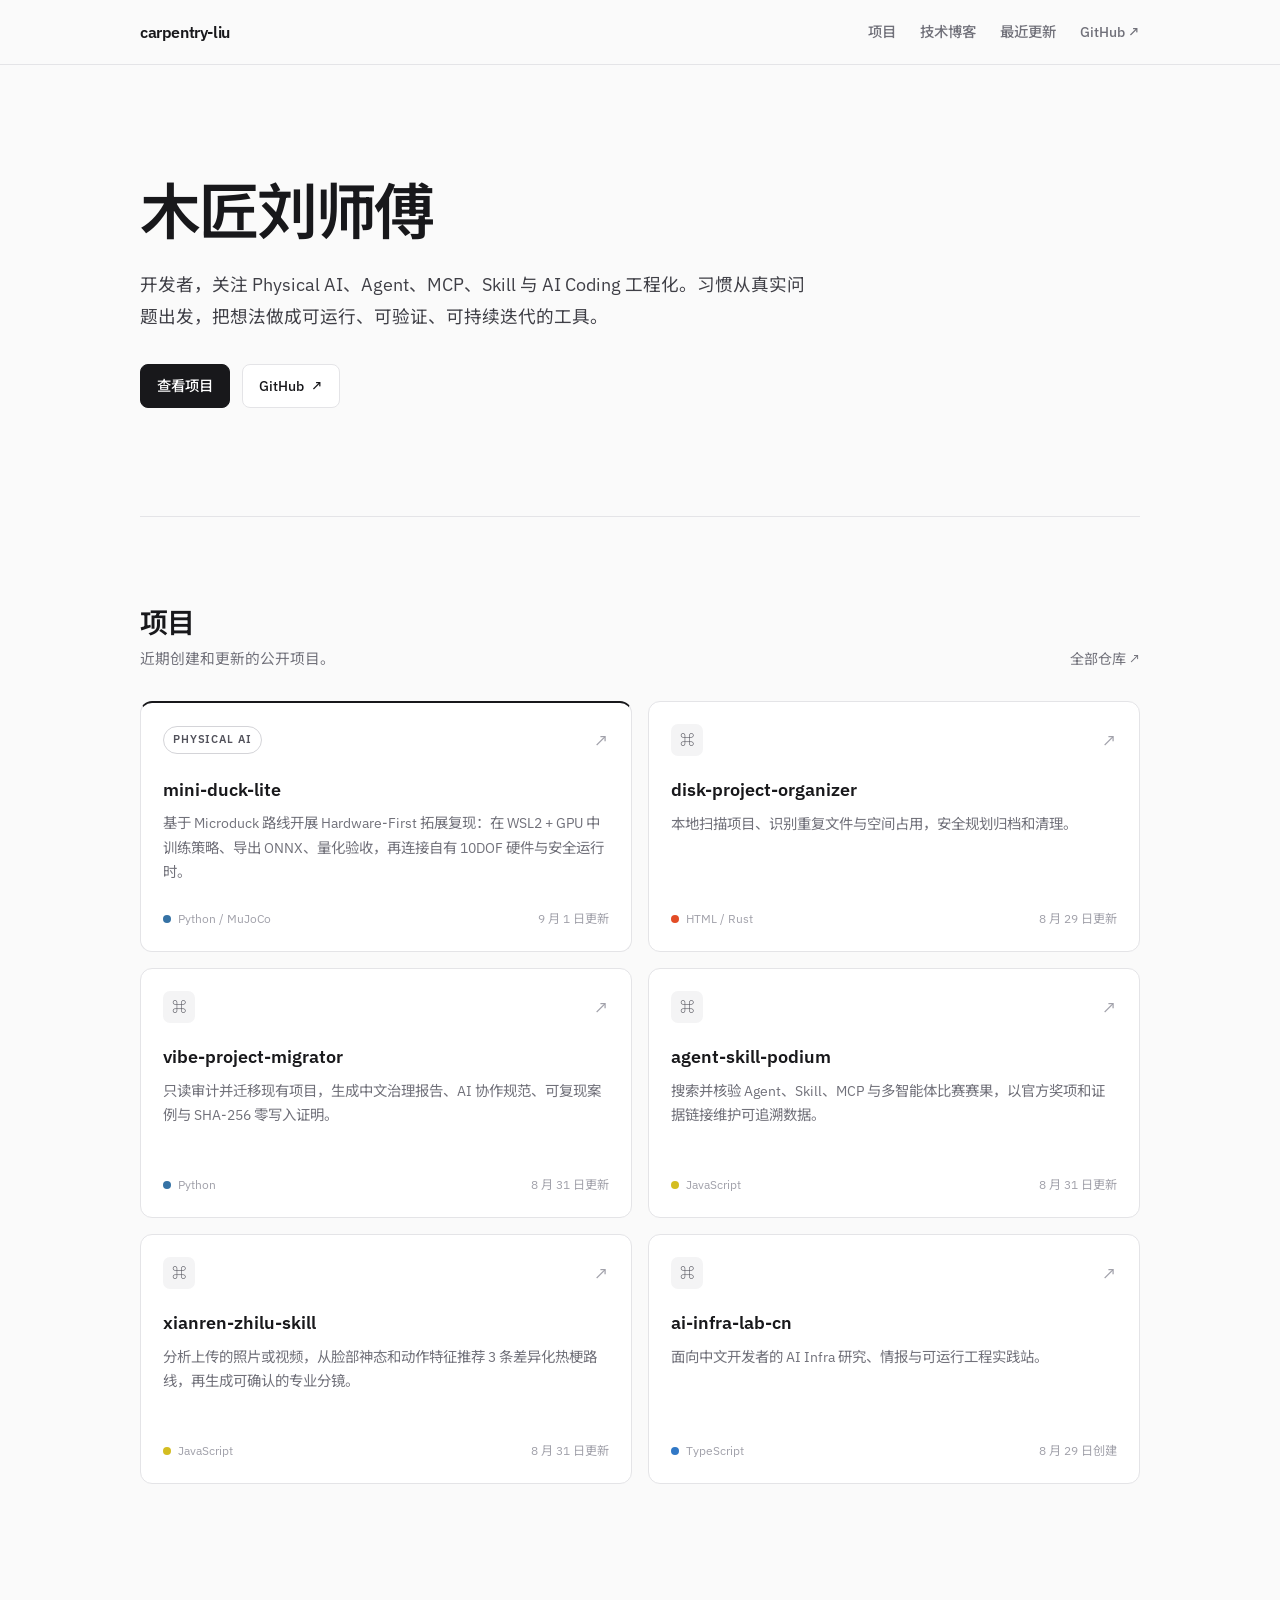
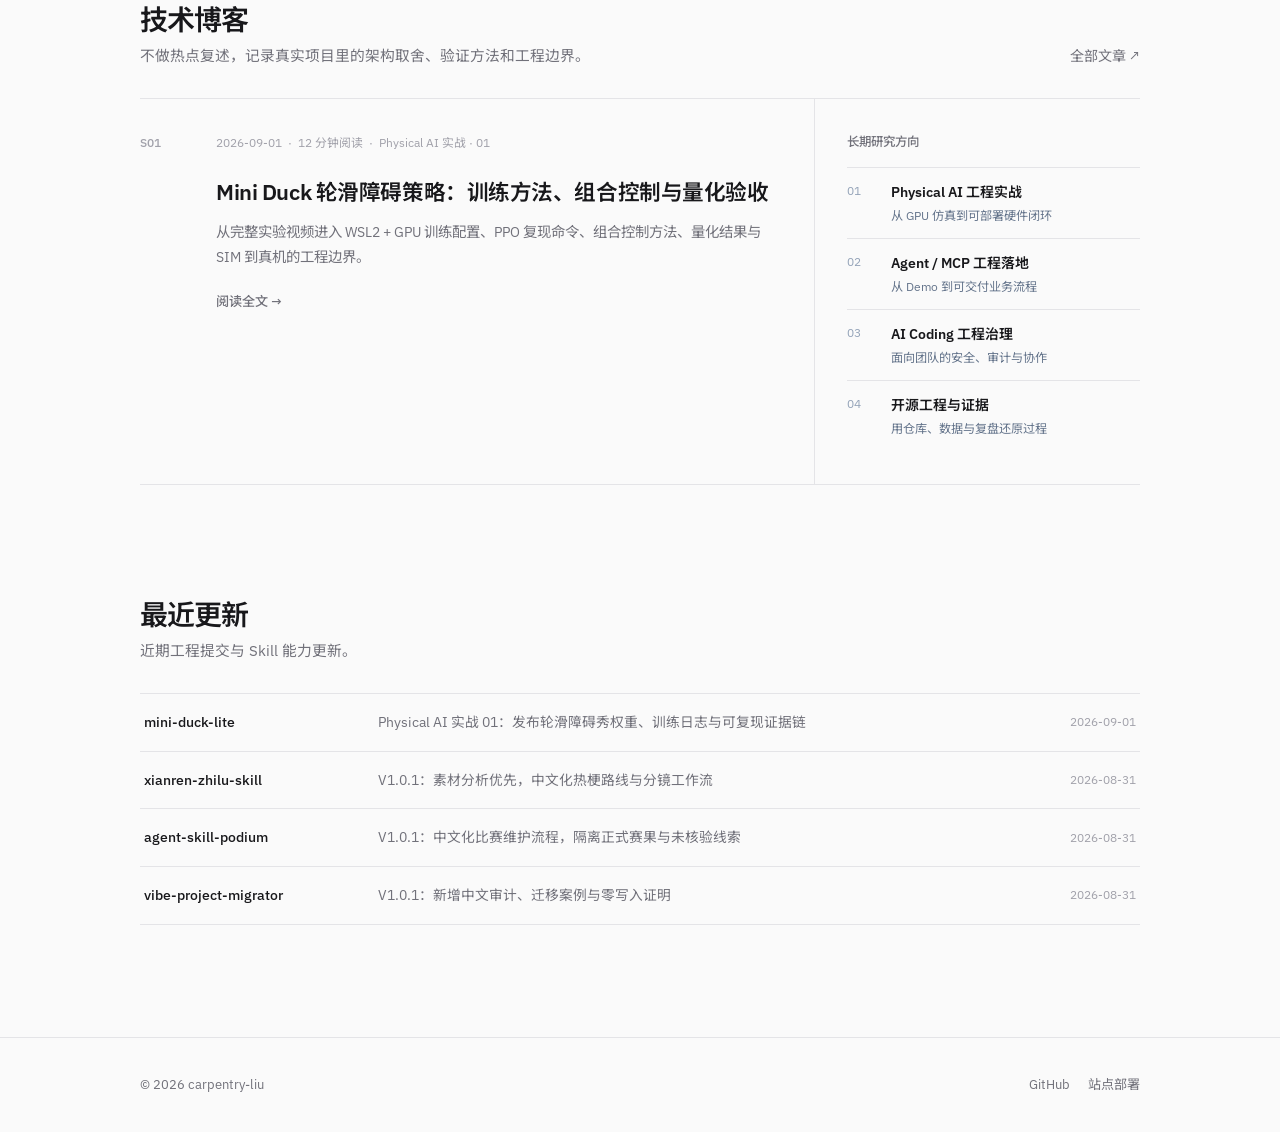
==== commit f337a3a6: "chore(site): hide private skill projects" ====
--- a/index.html
+++ b/index.html
@@ -68,16 +68,6 @@
         <article class="project-card">
           <div class="project-top">
             <span class="repo-icon" aria-hidden="true">⌘</span>
-            <a class="arrow-link" href="https://github.com/carpentry-liu/pindou-skill" target="_blank" rel="noreferrer" aria-label="打开 pindou-skill 仓库">↗</a>
-          </div>
-          <h3><a href="https://github.com/carpentry-liu/pindou-skill" target="_blank" rel="noreferrer">pindou-skill</a></h3>
-          <p>把照片、插画或 3D 多视角参考变成可施工的拼豆手册，输出分层图、色号、BOM、连接与总装步骤。</p>
-          <div class="project-meta"><span><i class="dot dot-python"></i>Python</span><time datetime="2026-08-31">8 月 31 日更新</time></div>
-        </article>
-
-        <article class="project-card">
-          <div class="project-top">
-            <span class="repo-icon" aria-hidden="true">⌘</span>
             <a class="arrow-link" href="https://github.com/carpentry-liu/disk-project-organizer" target="_blank" rel="noreferrer" aria-label="打开 disk-project-organizer 仓库">↗</a>
           </div>
           <h3><a href="https://github.com/carpentry-liu/disk-project-organizer" target="_blank" rel="noreferrer">disk-project-organizer</a></h3>
@@ -125,25 +115,6 @@
           <div class="project-meta"><span><i class="dot dot-ts"></i>TypeScript</span><time datetime="2026-08-29">8 月 29 日创建</time></div>
         </article>
 
-        <article class="project-card">
-          <div class="project-top">
-            <span class="repo-icon" aria-hidden="true">⌘</span>
-            <a class="arrow-link" href="https://github.com/carpentry-liu/moyu-skill" target="_blank" rel="noreferrer" aria-label="打开 moyu-skill 仓库">↗</a>
-          </div>
-          <h3><a href="https://github.com/carpentry-liu/moyu-skill" target="_blank" rel="noreferrer">moyu-skill</a></h3>
-          <p>本地模拟 Codex、GPT 与 Agent 持续流式吐字；启动后零模型调用，支持 Windows、macOS、Linux 与五种主题。</p>
-          <div class="project-meta"><span><i class="dot dot-css"></i>CSS</span><time datetime="2026-08-31">8 月 31 日更新</time></div>
-        </article>
-
-        <article class="project-card">
-          <div class="project-top">
-            <span class="repo-icon" aria-hidden="true">⌘</span>
-            <a class="arrow-link" href="https://github.com/carpentry-liu/shekong-skill" target="_blank" rel="noreferrer" aria-label="打开 shekong-skill 仓库">↗</a>
-          </div>
-          <h3><a href="https://github.com/carpentry-liu/shekong-skill" target="_blank" rel="noreferrer">shekong-skill</a></h3>
-          <p>为理发店、餐厅、诊所、健身房和上门维修生成可照读短句、多轮预案、边界拒绝与退出台词。</p>
-          <div class="project-meta"><span><i class="dot dot-python"></i>Python</span><time datetime="2026-08-31">8 月 31 日更新</time></div>
-        </article>
       </div>
     </section>
 
@@ -208,21 +179,6 @@
           <span class="update-message">V1.0.1：新增中文审计、迁移案例与零写入证明</span>
           <time datetime="2026-08-31">2026-08-31</time>
         </a>
-        <a href="https://github.com/carpentry-liu/shekong-skill/commit/9ff463404dfe854f1e9a8c19358d34bc63fb5ff6" target="_blank" rel="noreferrer">
-          <span class="update-repo">shekong-skill</span>
-          <span class="update-message">V1.0.1：新增五类完整多轮对话与安全退出路径</span>
-          <time datetime="2026-08-31">2026-08-31</time>
-        </a>
-        <a href="https://github.com/carpentry-liu/moyu-skill/commit/d9a483ac1f504d9cb93c021b1c459a7d71feffad" target="_blank" rel="noreferrer">
-          <span class="update-repo">moyu-skill</span>
-          <span class="update-message">V1.0.1：跨平台本地 Agent 吐字模拟，启动后零模型调用</span>
-          <time datetime="2026-08-31">2026-08-31</time>
-        </a>
-        <a href="https://github.com/carpentry-liu/pindou-skill/commit/7feef23ad824e81e7840ffa2b005962256384045" target="_blank" rel="noreferrer">
-          <span class="update-repo">pindou-skill</span>
-          <span class="update-message">V1.0.1：从图片与 3D 参考生成可施工拼豆手册</span>
-          <time datetime="2026-08-31">2026-08-31</time>
-        </a>
       </div>
     </section>
   </main>
